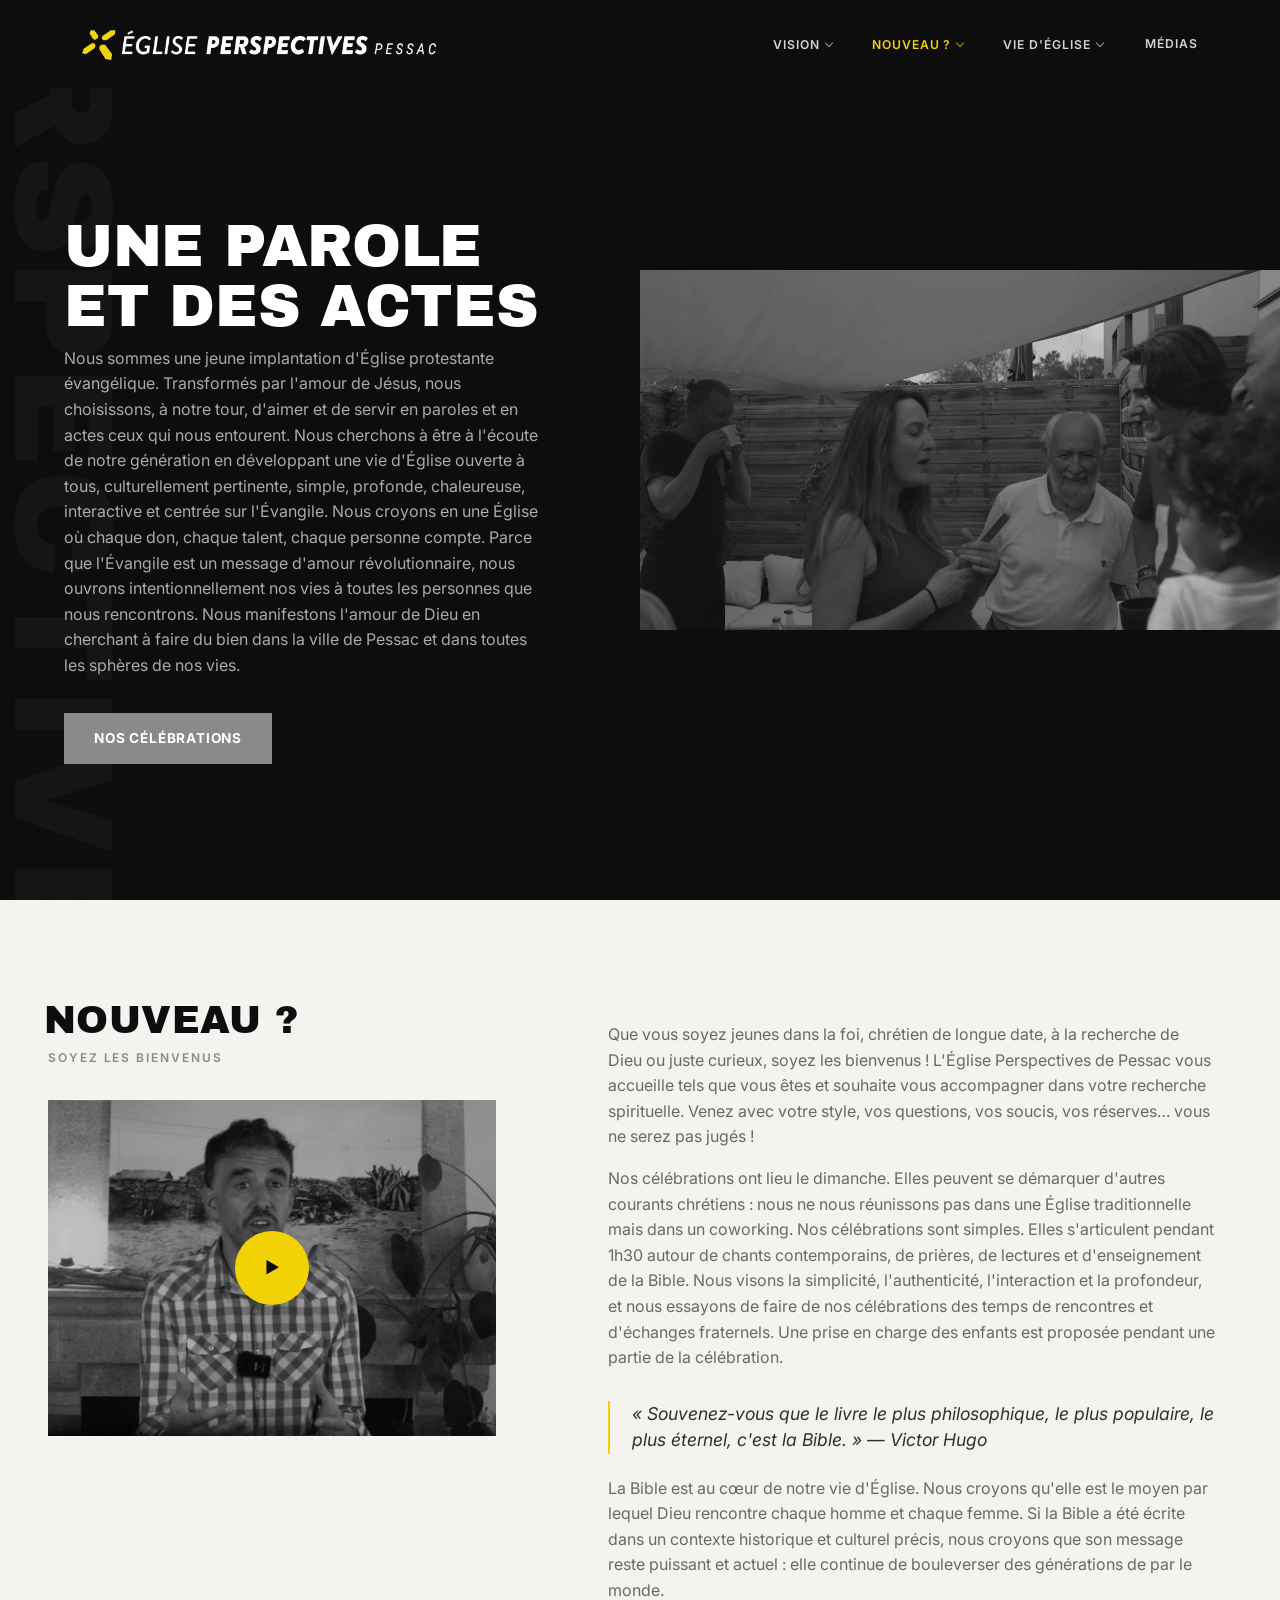
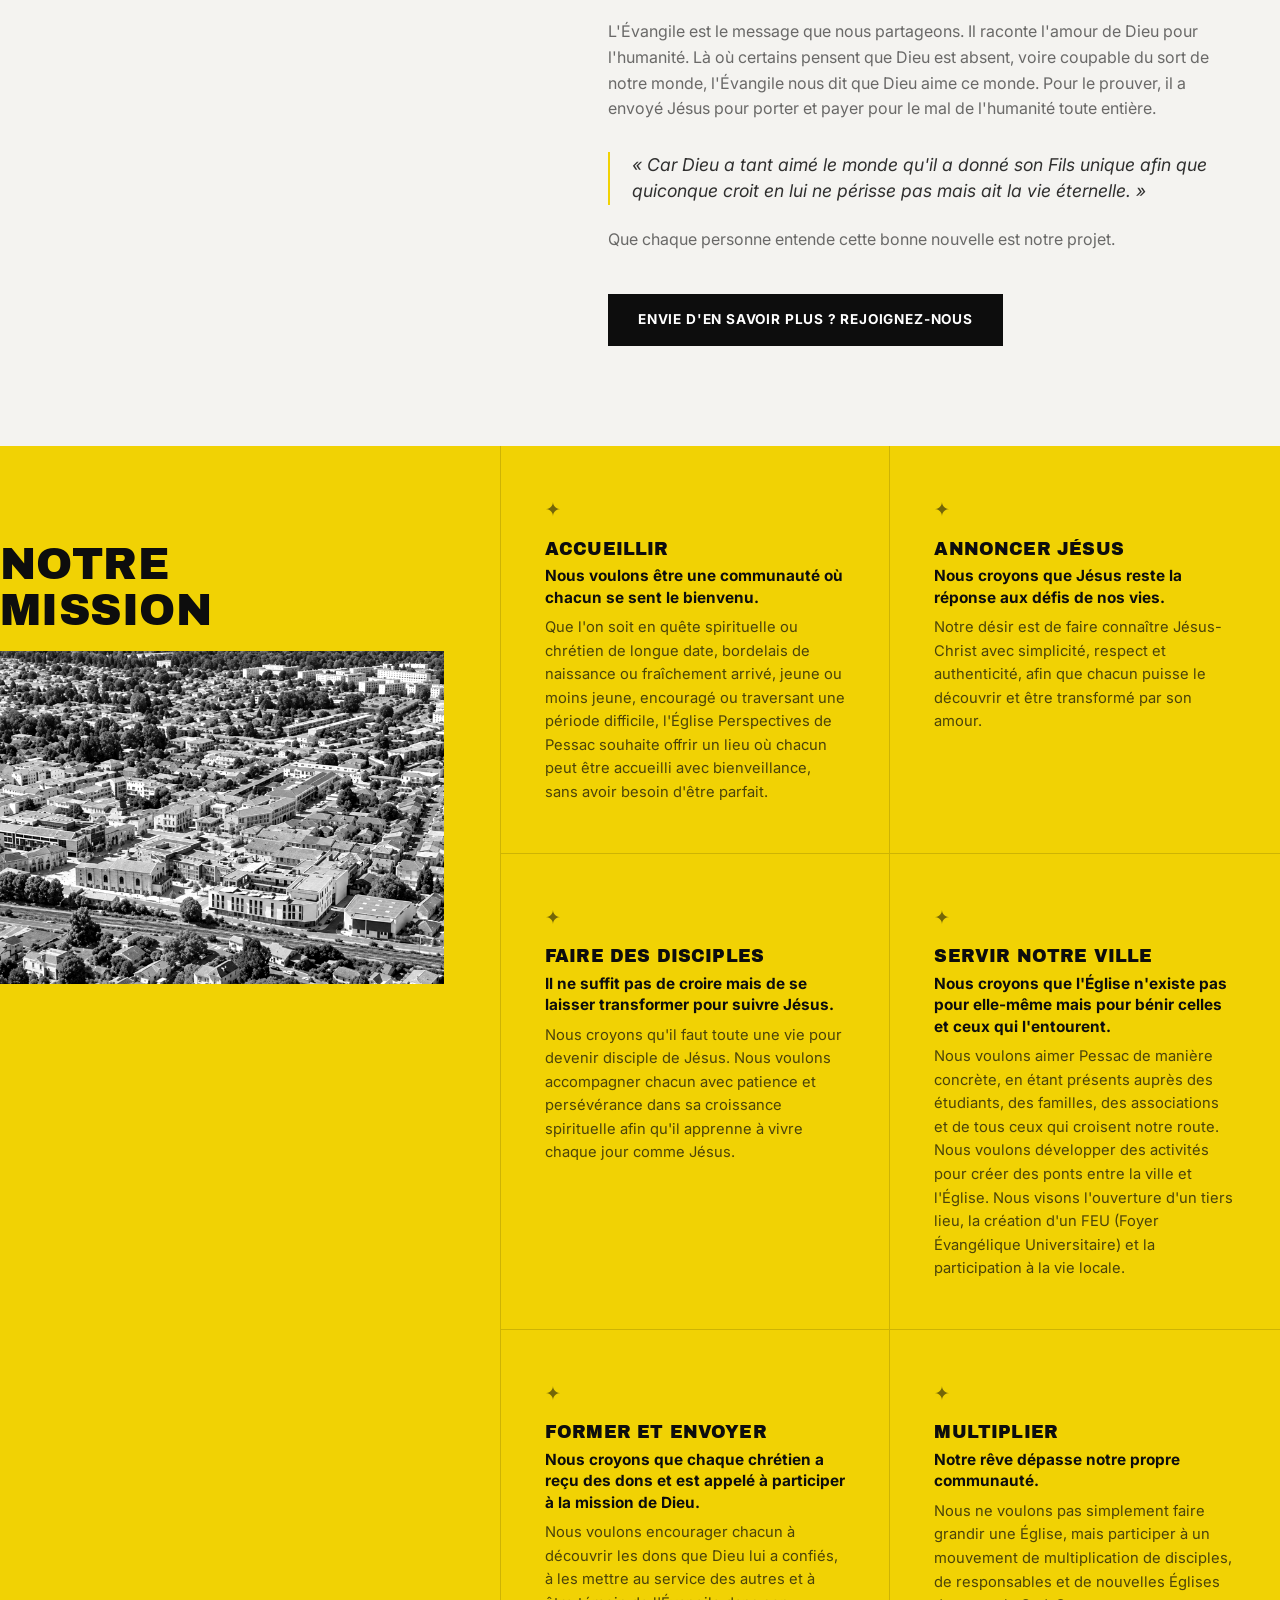
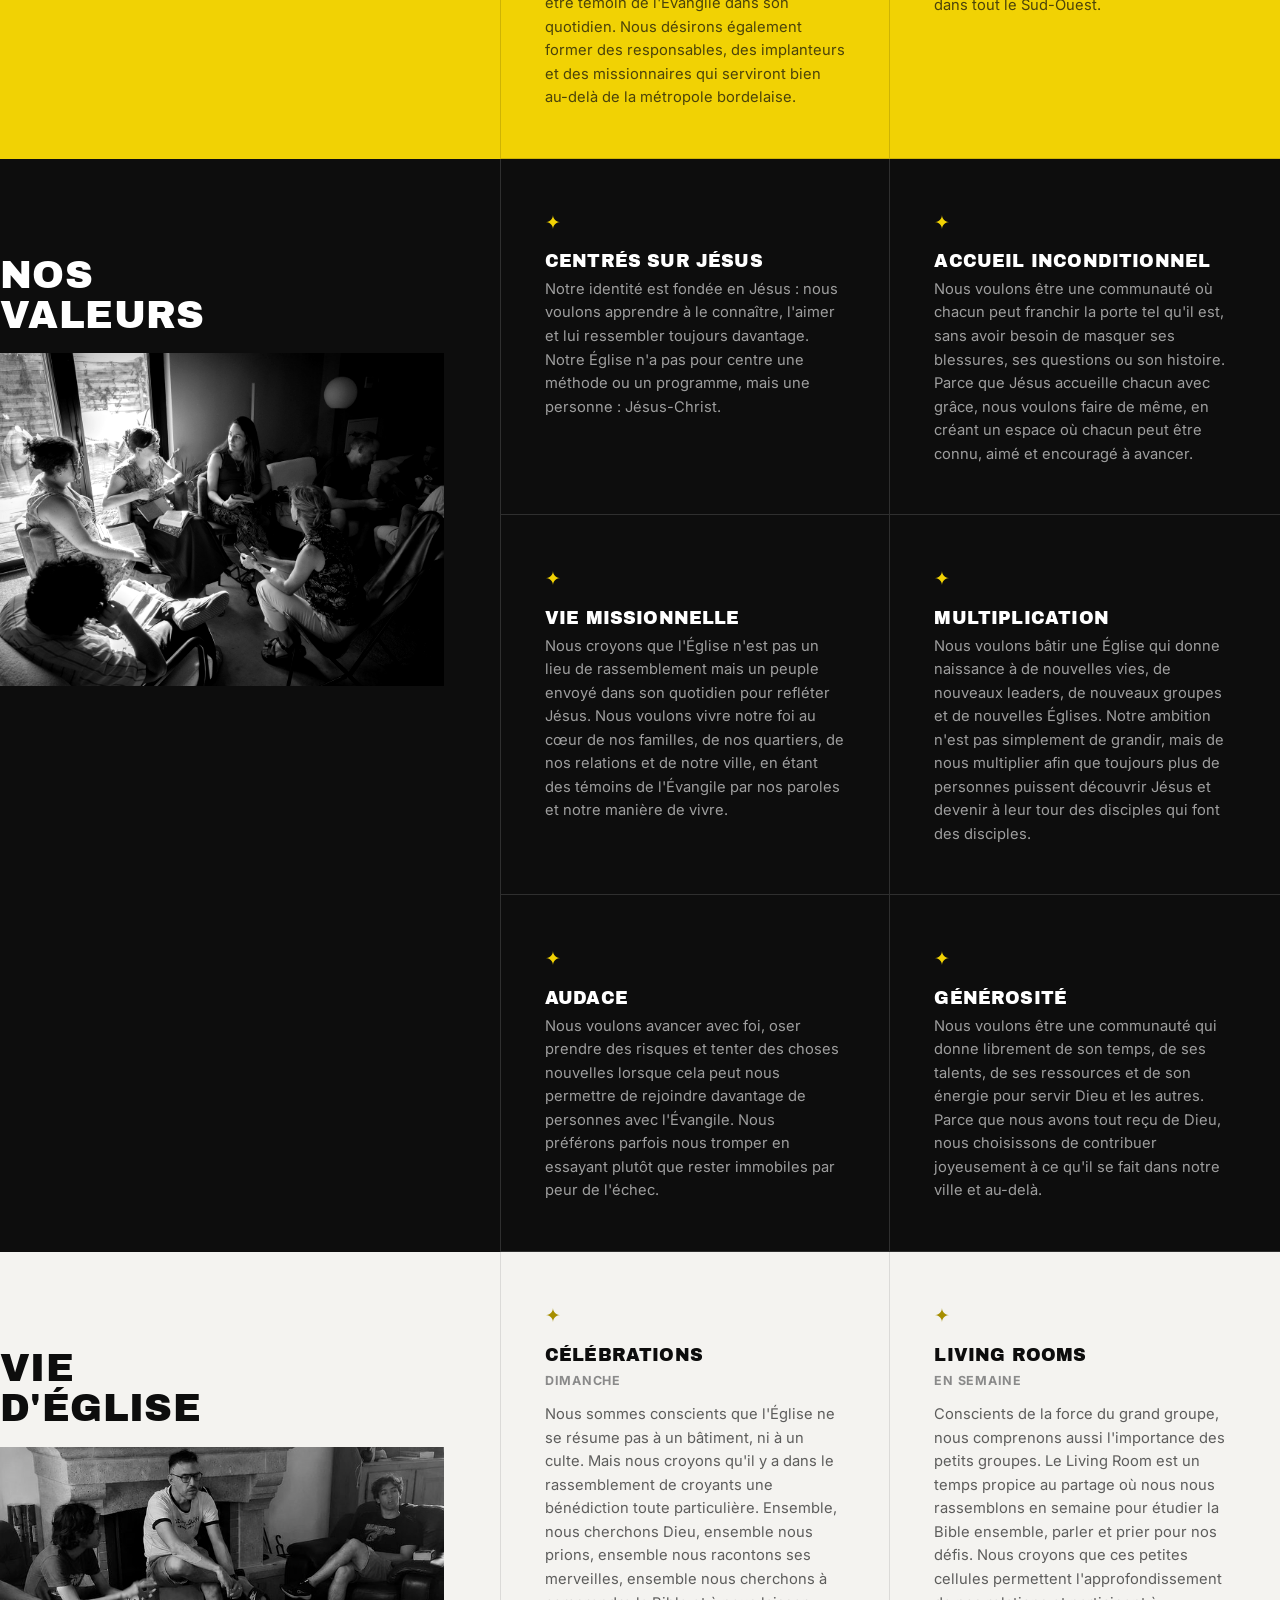
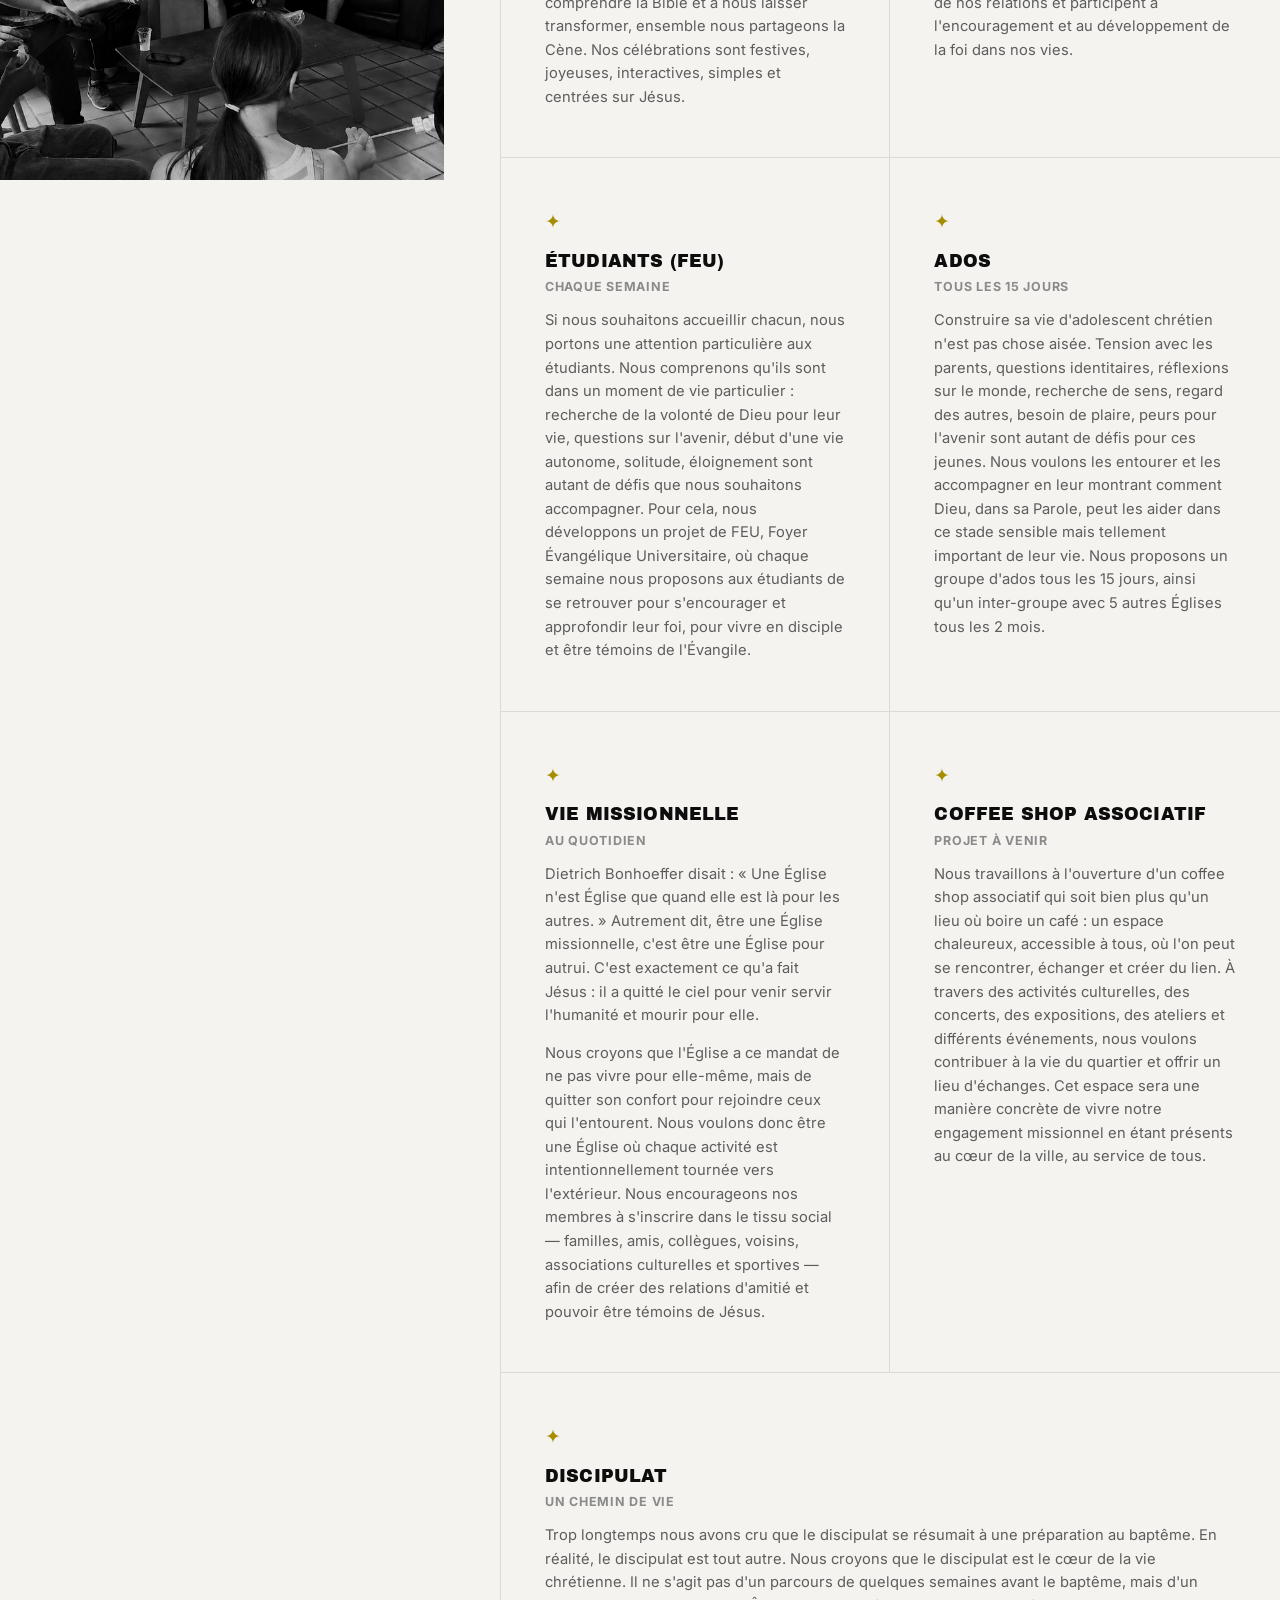
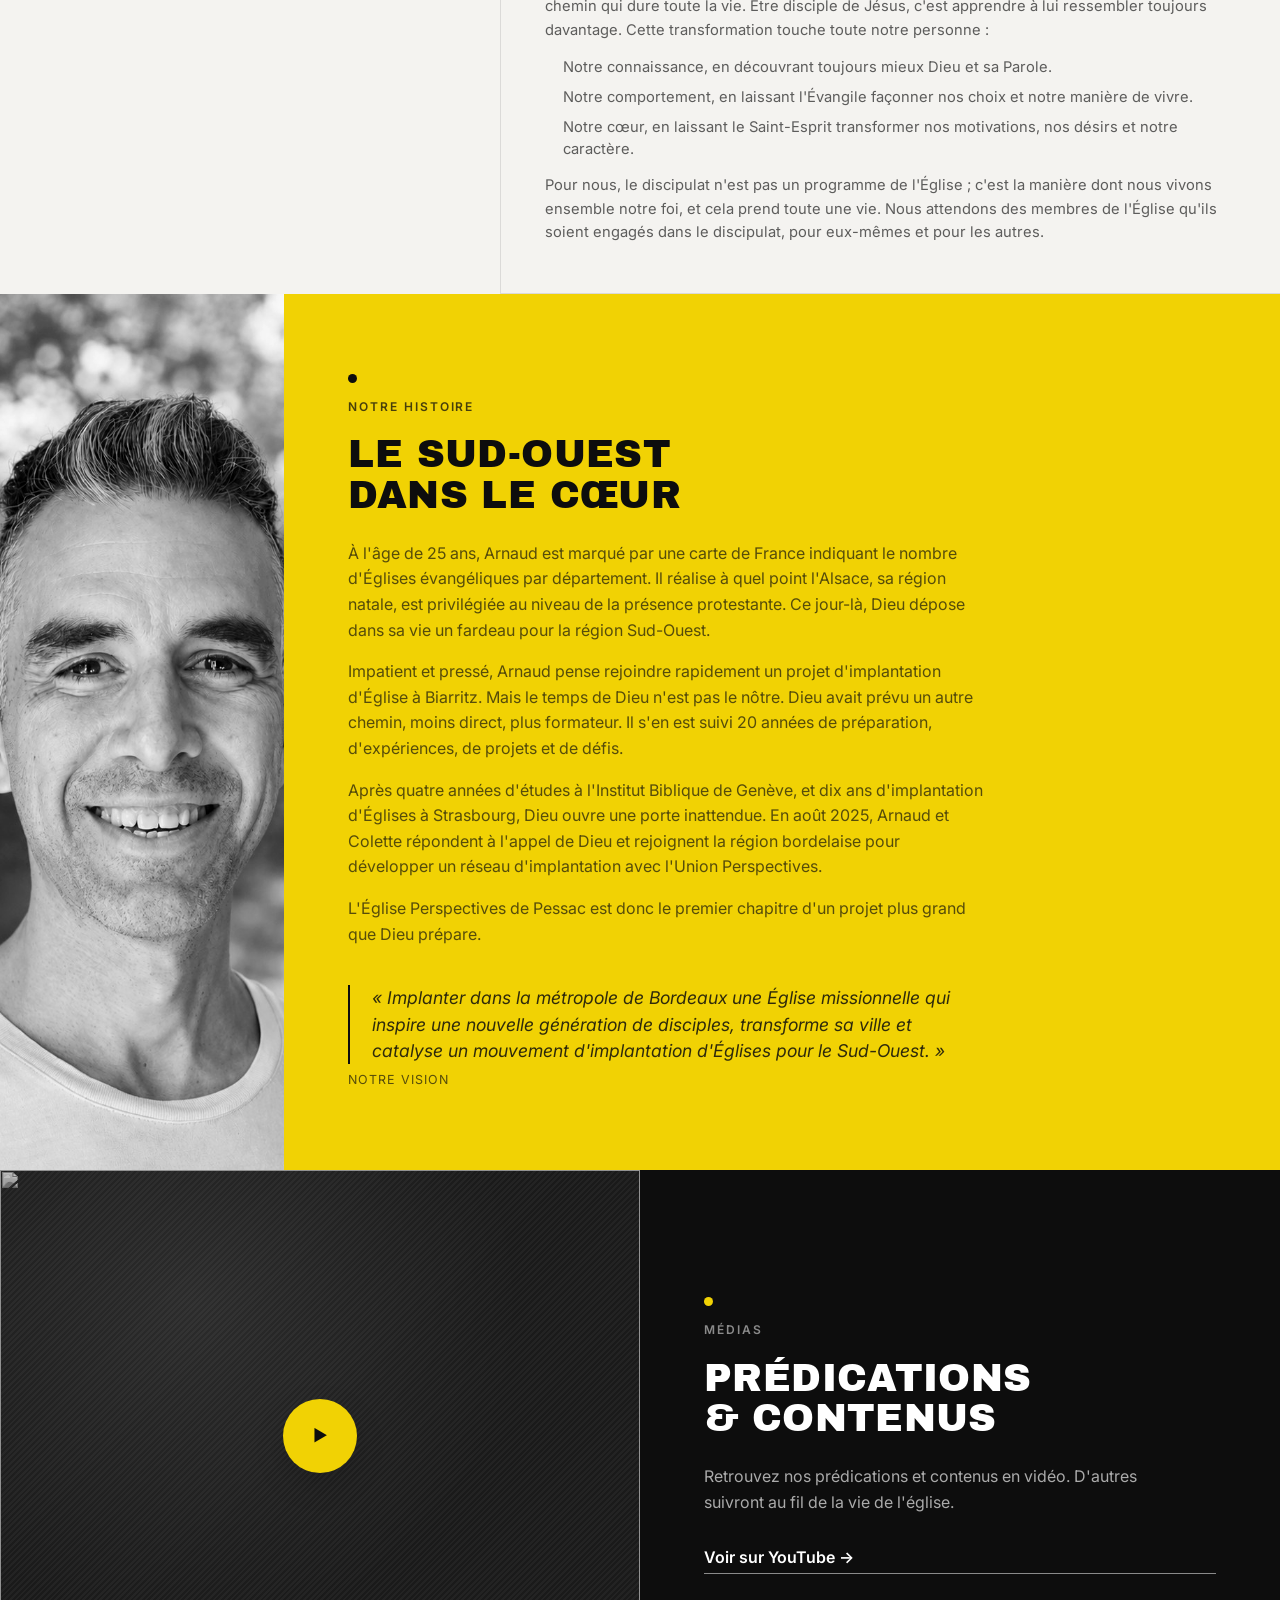
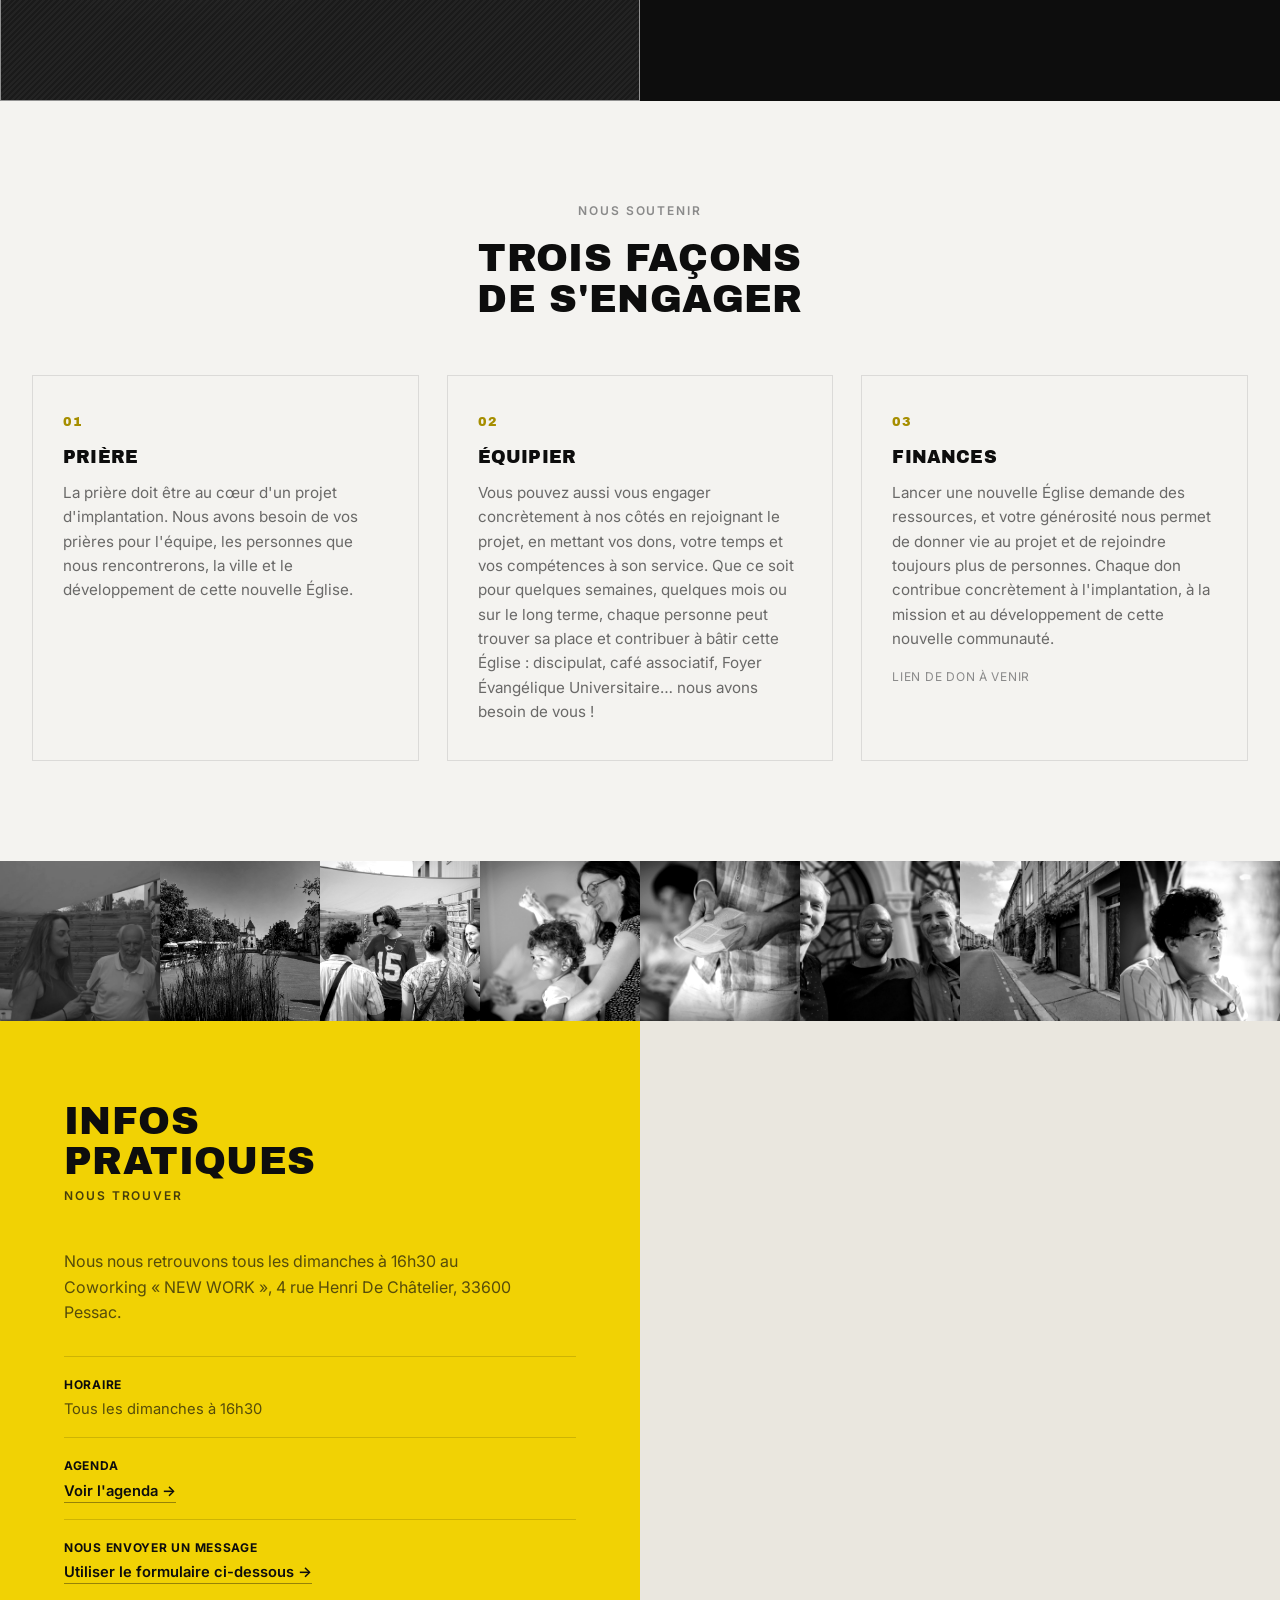
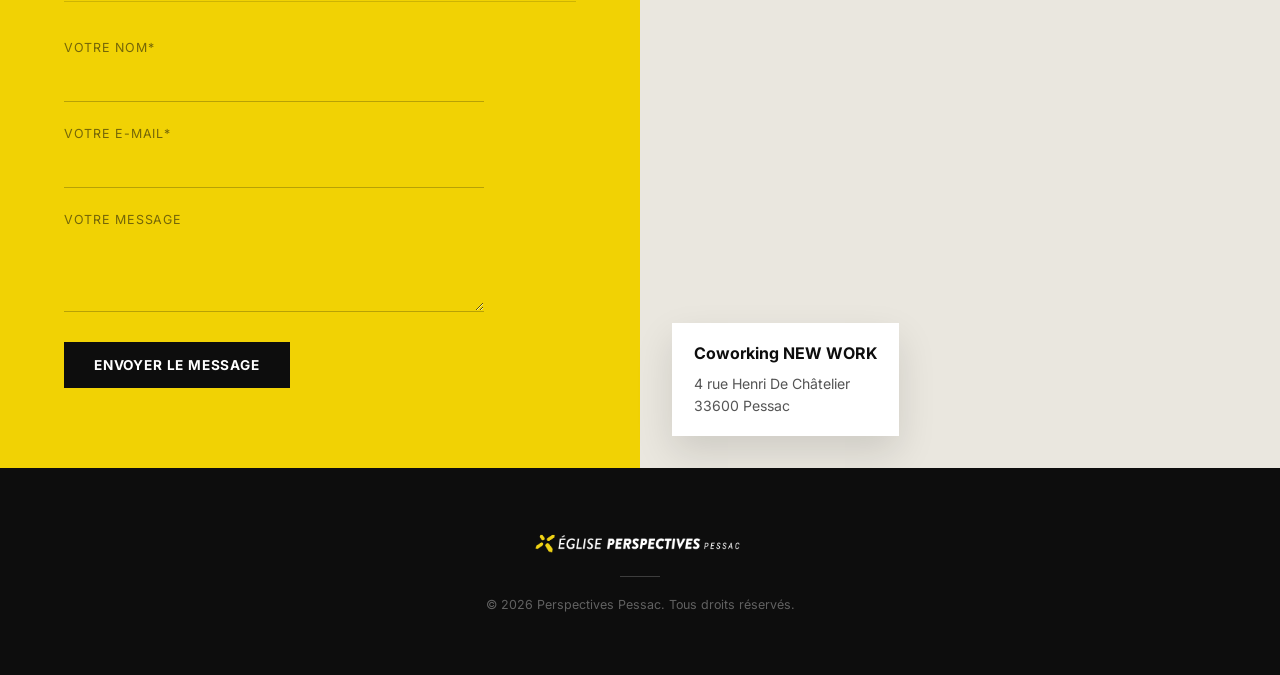
==== index.html @ ae901ca2 "Add files via upload Import du site" ====
<!DOCTYPE html>
<html lang="fr">
<head>
<meta charset="UTF-8">
<meta name="viewport" content="width=device-width, initial-scale=1.0">
<title>Perspectives Pessac — Une Parole et des actes</title>
<meta name="description" content="Église Perspectives de Pessac : notre histoire, la vie d'église, infos pratiques et contact.">
<link rel="preconnect" href="https://fonts.googleapis.com">
<link rel="preconnect" href="https://fonts.gstatic.com" crossorigin>
<link href="https://fonts.googleapis.com/css2?family=Archivo+Black&family=Inter:wght@300;400;500;600;700&display=swap" rel="stylesheet">
<link rel="stylesheet" href="css/style-v43.css">
</head>
<body>

<header class="site-header">
  <div class="header-inner">
    <img src="images/logo-perspectives-pessac.png" alt="Église Perspectives Pessac" class="header-logo" id="headerLogo">
    <nav class="top-nav">
      <div class="nav-item">
        <button class="nav-trigger" aria-expanded="false">Vision</button>
        <div class="dropdown">
          <a href="#histoire">Notre Histoire</a>
          <a href="#vision">Vision</a>
          <a href="#mission">Mission</a>
          <a href="#valeurs">Valeurs</a>
        </div>
      </div>
      <div class="nav-item">
        <button class="nav-trigger" aria-expanded="false">Nouveau&nbsp;?</button>
        <div class="dropdown">
          <a href="#nouveau">Présentation</a>
          <a href="#adresse">Adresse</a>
          <a href="#plan">Plan</a>
          <a href="#contact-form">Nous contacter</a>
        </div>
      </div>
      <div class="nav-item">
        <button class="nav-trigger" aria-expanded="false">Vie d'église</button>
        <div class="dropdown">
          <a href="#celebration">Célébration</a>
          <a href="#living-room">Living Room</a>
          <a href="#etudiants">Étudiants</a>
          <a href="#ados">Adolescents</a>
          <a href="#vie-missionnelle">Vie missionnelle</a>
          <a href="#coffee-shop">Coffee Shop</a>
          <a href="#discipulat">Discipulat</a>
        </div>
      </div>
      <a href="#medias" class="nav-single">Médias</a>
    </nav>
    <button class="menu-toggle" id="menuToggle" aria-label="Ouvrir le menu">
      <span class="bar"></span>
      <span class="bar"></span>
      <span class="bar"></span>
    </button>
  </div>
</header>

<nav class="overlay-nav" id="overlayNav">
  <button class="overlay-close" id="overlayClose" aria-label="Fermer le menu">✕</button>
  <div class="overlay-groups">
    <div class="overlay-group">
      <p class="overlay-group-title">Vision</p>
      <ul class="overlay-links">
        <li><a href="#histoire">Notre Histoire</a></li>
        <li><a href="#vision">Vision</a></li>
        <li><a href="#mission">Mission</a></li>
        <li><a href="#valeurs">Valeurs</a></li>
      </ul>
    </div>
    <div class="overlay-group">
      <p class="overlay-group-title">Nouveau&nbsp;?</p>
      <ul class="overlay-links">
        <li><a href="#nouveau">Présentation</a></li>
        <li><a href="#adresse">Adresse</a></li>
        <li><a href="#plan">Plan</a></li>
        <li><a href="#contact-form">Nous contacter</a></li>
      </ul>
    </div>
    <div class="overlay-group">
      <p class="overlay-group-title">Vie d'église</p>
      <ul class="overlay-links">
        <li><a href="#celebration">Célébration</a></li>
        <li><a href="#living-room">Living Room</a></li>
        <li><a href="#etudiants">Étudiants</a></li>
        <li><a href="#ados">Adolescents</a></li>
        <li><a href="#vie-missionnelle">Vie missionnelle</a></li>
        <li><a href="#coffee-shop">Coffee Shop</a></li>
        <li><a href="#discipulat">Discipulat</a></li>
      </ul>
    </div>
    <div class="overlay-group">
      <ul class="overlay-links">
        <li><a href="#medias">Médias</a></li>
      </ul>
    </div>
  </div>
  <div class="overlay-meta">
    <p>4 rue Henri De Châtelier, 33600 Pessac</p>
  </div>
</nav>

<div class="site-frame">
<main>

  <!-- HERO -->
  <section class="hero" id="accueil">
    <div class="hero-left">
      <div class="hero-left-inner">
        <span class="watermark" aria-hidden="true">PERSPECTIVES</span>
        <div class="hero-content reveal">
          <h1 id="heroTitre">UNE PAROLE<br>ET DES ACTES</h1>
          <p id="heroTexte">Nous sommes une jeune implantation d'Église protestante évangélique.</p>
          <a href="#vie-eglise" class="btn-block" id="heroBouton">Nos célébrations</a>
        </div>
      </div>
    </div>
    <div class="hero-right" aria-hidden="true">
      <video class="hero-photo" id="heroVideo" autoplay muted loop playsinline poster="images/hero-video-poster.jpg">
        <source data-type="webm" src="images/hero-video.webm" type="video/webm">
        <source data-type="mp4" src="images/hero-video.mp4" type="video/mp4">
      </video>
    </div>
  </section>

  <!-- NOUVEAU ? -->
  <section class="prose-split theme-white" id="nouveau">
    <div class="prose-media reveal">
      <div class="prose-media-head">
        <h2 id="nouveauTitre">NOUVEAU&nbsp;?</h2>
        <p class="eyebrow prose-media-sub" id="nouveauEyebrow">Soyez les bienvenus</p>
      </div>
      <div class="prose-video" id="introVideoFrame">
        <img src="images/nouveau-video-poster.jpg" alt="" class="intro-video-poster" id="introVideoPoster">
        <span class="play-btn" aria-hidden="true" id="introVideoPlayBtn">▶</span>
        <video class="intro-video" id="introVideo" playsinline controls preload="none" poster="images/nouveau-video-poster.jpg">
          <source src="images/nouveau-video.mp4" type="video/mp4">
        </video>
      </div>
    </div>
    <div class="prose-inner reveal">
      <div id="nouveauTexte"></div>
      <a href="#contact" class="btn-block" id="nouveauBouton">Envie d'en savoir plus&nbsp;? Rejoignez-nous</a>
    </div>
  </section>

  <!-- MISSION -->
  <section class="activities theme-yellow" id="mission">
    <div class="activities-head reveal">
      <h2 class="h2-xl" id="missionTitre">NOTRE<br>MISSION</h2>
      <div class="activities-photo">
        <img src="images/mission-aerial.jpg" alt="" loading="lazy" id="missionPhoto">
      </div>
    </div>
    <div class="activities-grid reveal" id="missionGrid"></div>
  </section>

  <!-- VALEURS -->
  <section class="activities" id="valeurs">
    <div class="activities-head reveal">
      <h2 id="valeursTitre">NOS<br>VALEURS</h2>
      <div class="activities-photo">
        <img src="images/nouveau-photo.jpg" alt="" loading="lazy" id="valeursPhoto">
      </div>
    </div>
    <div class="activities-grid reveal" id="valeursGrid"></div>
  </section>

  <!-- VIE D'ÉGLISE -->
  <section class="activities theme-white" id="vie-eglise">
    <div class="activities-head reveal">
      <h2 id="vieEgliseTitre">VIE<br>D'ÉGLISE</h2>
      <div class="activities-photo">
        <img src="images/vie-eglise-photo.jpg" alt="" loading="lazy" id="vieEglisePhoto">
      </div>
    </div>
    <div class="activities-grid reveal" id="vieEgliseGrid"></div>
  </section>

  <!-- NOTRE HISTOIRE -->
  <section class="split-section split-third" id="histoire">
    <div class="photo-panel light reveal" aria-hidden="true">
      <img src="images/arnaud-portrait.jpg" alt="" class="panel-photo" id="histoirePhoto">
    </div>
    <div class="dark-panel theme-yellow reveal">
      <span class="eyebrow-dot"></span>
      <p class="eyebrow" id="histoireEyebrow">Notre histoire</p>
      <h2 id="histoireTitre">LE SUD-OUEST<br>DANS LE CŒUR</h2>
      <div id="histoireTexte"></div>
      <div id="vision">
        <blockquote class="pull-quote" id="histoireVisionCitation">« Implanter dans la métropole de Bordeaux une Église missionnelle qui inspire une nouvelle génération de disciples. »</blockquote>
        <p class="panel-text-small" id="histoireVisionLabel">Notre vision</p>
      </div>
    </div>
  </section>

  <!-- MÉDIAS -->
  <section class="split-section split-compact" id="medias">
    <a class="photo-panel media-visual media-link reveal medias-lien" href="https://www.youtube.com/watch?v=gjEAXjd1Two&list=RDgjEAXjd1Two&index=1" target="_blank" rel="noopener" aria-label="Regarder sur YouTube">
      <span class="media-frame">
        <img src="https://img.youtube.com/vi/gjEAXjd1Two/hqdefault.jpg" alt="" class="media-thumb" id="mediasVignette">
        <span class="play-btn" aria-hidden="true">▶</span>
      </span>
    </a>
    <div class="dark-panel reveal">
      <span class="eyebrow-dot"></span>
      <p class="eyebrow" id="mediasEyebrow">Médias</p>
      <h2 id="mediasTitre">PRÉDICATIONS<br>&amp; CONTENUS</h2>
      <p class="panel-text" id="mediasTexte">Retrouvez nos prédications et contenus en vidéo.</p>
      <a href="https://www.youtube.com/watch?v=gjEAXjd1Two&list=RDgjEAXjd1Two&index=1" target="_blank" rel="noopener" class="link-inline medias-lien" id="mediasLienTexte">Voir sur YouTube →</a>
    </div>
  </section>

  <!-- NOUS SOUTENIR -->
  <section class="support theme-white" id="soutenir">
    <div class="support-head reveal">
      <p class="eyebrow" id="soutenirEyebrow">Nous soutenir</p>
      <h2 id="soutenirTitre">TROIS FAÇONS<br>DE S'ENGAGER</h2>
    </div>
    <div class="support-grid reveal" id="soutenirGrid"></div>
  </section>

  <!-- BANDEAU PHOTO -->
  <div class="photo-strip reveal" id="photoStrip" aria-hidden="true">
    <div class="photo-strip-item"><img src="images/strip-people-1.jpg" alt="" loading="lazy"></div>
    <div class="photo-strip-item"><img src="images/strip-rue-1.jpg" alt="" loading="lazy"></div>
    <div class="photo-strip-item"><img src="images/strip-people-2.jpg" alt="" loading="lazy"></div>
    <div class="photo-strip-item"><img src="images/strip-people-5.jpg" alt="" loading="lazy"></div>
    <div class="photo-strip-item"><img src="images/strip-people-3.jpg" alt="" loading="lazy"></div>
    <div class="photo-strip-item"><img src="images/strip-people-4.jpg" alt="" loading="lazy"></div>
    <div class="photo-strip-item"><img src="images/strip-rue-2.jpg" alt="" loading="lazy"></div>
    <div class="photo-strip-item"><img src="images/strip-people-6.jpg" alt="" loading="lazy"></div>
  </div>

  <!-- CONTACT / INFOS -->
  <section class="split-section contact-section" id="contact">
    <div class="dark-panel theme-yellow reveal">
      <h2 id="contactTitre">INFOS<br>PRATIQUES</h2>
      <p class="eyebrow contact-sub" id="contactEyebrow">Nous trouver</p>
      <p class="panel-text" id="adresse">Nous nous retrouvons tous les dimanches à 16h30 au Coworking «&nbsp;NEW WORK&nbsp;», 4 rue Henri De Châtelier, 33600 Pessac.</p>
      <ul class="contact-list">
        <li><strong>Horaire</strong><br><span id="contactHoraire">Tous les dimanches à 16h30</span></li>
        <li><strong>Agenda</strong><br><a href="#" target="_blank" rel="noopener" class="link-inline" id="contactAgendaLien">Voir l'agenda →</a></li>
        <li><strong>Nous envoyer un message</strong><br><a href="#contact-form" class="link-inline">Utiliser le formulaire ci-dessous →</a></li>
      </ul>
      <form class="contact-form" name="contact" method="POST" data-netlify="true" id="contact-form">
        <input type="hidden" name="form-name" value="contact">
        <label>
          <span>Votre nom*</span>
          <input type="text" name="nom" required>
        </label>
        <label>
          <span>Votre e-mail*</span>
          <input type="email" name="email" required>
        </label>
        <label>
          <span>Votre message</span>
          <textarea name="message" rows="3" required></textarea>
        </label>
        <button type="submit" class="btn-block">Envoyer le message</button>
      </form>
    </div>
    <div class="map-panel reveal" id="plan">
      <iframe class="map-embed" src="https://www.google.com/maps?q=Coworking+NEW+WORK,+4+rue+Henri+De+Ch%C3%A2telier,+33600+Pessac&output=embed" width="100%" height="100%" style="border:0;" loading="lazy" referrerpolicy="no-referrer-when-downgrade" title="Carte — Perspectives Pessac"></iframe>
      <div class="map-card">
        <p class="map-card-name" id="mapCardName">Coworking NEW WORK</p>
        <p id="mapCardAdresse">4 rue Henri De Châtelier<br>33600 Pessac</p>
      </div>
    </div>
  </section>

</main>

<footer class="site-footer">
  <div class="container footer-inner">
    <a href="#accueil" class="footer-logo-link">
      <img src="images/PSP-Pessac-H2_BlancJaune.png" alt="Église Perspectives Pessac" class="footer-logo" id="footerLogo">
    </a>
    <span class="footer-rule" aria-hidden="true"></span>
    <p class="footer-copy" id="footerCopy">© 2026 Perspectives Pessac. Tous droits réservés.</p>
  </div>
</footer>
</div>

<script src="js/content-loader.js"></script>
<script src="js/main-v43.js"></script>

<!-- Nécessaire pour que le lien d'invitation reçu par e-mail par le client
     (qui pointe vers la page d'accueil) fonctionne et le redirige vers
     l'espace d'administration après avoir choisi son mot de passe. -->
<script src="https://identity.netlify.com/v1/netlify-identity-widget.js"></script>
<script>
  if (window.netlifyIdentity) {
    window.netlifyIdentity.on('init', (user) => {
      if (!user) {
        window.netlifyIdentity.on('login', () => {
          document.location.href = '/admin/';
        });
      }
    });
  }
</script>
</body>
</html>
---- css/style-v43.css ----
/* ---------- Reset & variables ---------- */
*, *::before, *::after { box-sizing: border-box; margin: 0; padding: 0; }

:root {
  --black: #0d0d0d;
  --off: #f4f3f0;
  --white: #ffffff;
  --gray: #8a8a8a;
  --yellow: #f1d204;
  --line-dark: rgba(255,255,255,0.14);
  --line-light: rgba(0,0,0,0.1);
  --container: 1280px;
  --site-width: 1800px;
  --display: 'Archivo Black', 'Impact', sans-serif;
  --body: 'Inter', -apple-system, BlinkMacSystemFont, 'Segoe UI', sans-serif;
}

html { scroll-behavior: smooth; }
[id] { scroll-margin-top: 118px; }

body {
  font-family: var(--body);
  background: var(--off);
  color: var(--black);
  line-height: 1.6;
  -webkit-font-smoothing: antialiased;
  overflow-x: hidden;
}

img { max-width: 100%; display: block; }
a { color: inherit; text-decoration: none; }
ul { list-style: none; }
button { font-family: var(--body); cursor: pointer; background: none; border: none; color: inherit; }

.container { max-width: var(--container); margin: 0 auto; padding: 0 32px; }

h1, h2, h3 {
  font-family: var(--display);
  font-weight: 400;
  text-transform: uppercase;
  line-height: 1.05;
  letter-spacing: 0.01em;
}

h1 { font-size: clamp(2.3rem, 4.6vw, 3.8rem); letter-spacing: -0.005em; line-height: 1.02; }
h2 { font-size: clamp(1.7rem, 3vw, 2.4rem); }
h3 { font-size: 1.1rem; }

.eyebrow {
  text-transform: uppercase;
  letter-spacing: 0.16em;
  font-size: 0.75rem;
  font-weight: 600;
  color: var(--gray);
  margin-bottom: 18px;
}
.eyebrow-dot {
  display: inline-block;
  width: 9px; height: 9px;
  background: var(--yellow);
  border-radius: 50%;
  margin-bottom: 14px;
}

.panel-text { color: rgba(255,255,255,0.65); max-width: 460px; margin: 22px 0 30px; }
.panel-text.wide { max-width: 640px; }
.panel-text.wide + .panel-text.wide { margin-top: -14px; }
.panel-text-small {
  font-size: 0.78rem;
  letter-spacing: 0.08em;
  text-transform: uppercase;
  color: var(--gray);
  margin-top: -14px;
}
.pull-quote {
  border-left: 2px solid var(--yellow);
  padding-left: 22px;
  margin: 8px 0 20px;
  max-width: 620px;
  font-size: 1.1rem;
  font-style: italic;
  color: rgba(255,255,255,0.85);
  line-height: 1.5;
}
.link-inline {
  color: var(--white);
  border-bottom: 1px solid var(--gray);
  padding-bottom: 2px;
  font-weight: 600;
}

/* ---------- Buttons ---------- */
.btn-block {
  display: inline-flex;
  align-items: center;
  justify-content: center;
  padding: 15px 30px;
  background: var(--gray);
  color: var(--white);
  font-size: 0.85rem;
  font-weight: 700;
  letter-spacing: 0.06em;
  text-transform: uppercase;
  transition: background 0.25s ease;
}
.btn-block:hover { background: var(--yellow); color: var(--black); }

.btn-outline-light {
  display: inline-flex;
  align-items: center;
  gap: 10px;
  color: var(--white);
  font-size: 0.85rem;
  font-weight: 700;
  letter-spacing: 0.06em;
  text-transform: uppercase;
  border-bottom: 1px solid var(--gray);
  padding-bottom: 4px;
  transition: border-color 0.2s ease;
}
.btn-outline-light:hover { border-color: var(--white); }

/* ---------- Header ---------- */
.site-header {
  position: fixed;
  top: 0; left: 50%;
  transform: translateX(-50%);
  width: 100%;
  max-width: var(--site-width);
  z-index: 70;
  background: var(--black);
}
.site-frame {
  max-width: var(--site-width);
  margin: 0 auto;
  position: relative;
  z-index: 0;
}

/* ---------- Bleed side gutters to match each rubrique's background ---------- */
.hero > *:first-child, .split-section > *:first-child { position: relative; }
.hero > *:first-child::before, .split-section > *:first-child::before {
  content: '';
  position: absolute;
  top: 0; bottom: 0;
  right: 100%;
  width: 100vw;
  background: inherit;
  z-index: -1;
}
.hero > *:last-child, .split-section > *:last-child { position: relative; }
.hero > *:last-child::after, .split-section > *:last-child::after {
  content: '';
  position: absolute;
  top: 0; bottom: 0;
  left: 100%;
  width: 100vw;
  background: inherit;
  z-index: -1;
}
.activities, .prose-split, .support, .photo-strip, .site-footer {
  position: relative;
}
.activities::before, .prose-split::before, .support::before,
.photo-strip::before, .site-footer::before, .site-header::before {
  content: '';
  position: absolute;
  top: 0; bottom: 0;
  right: 100%;
  width: 100vw;
  background: inherit;
  z-index: -1;
}
.activities::after, .prose-split::after, .support::after,
.photo-strip::after, .site-footer::after, .site-header::after {
  content: '';
  position: absolute;
  top: 0; bottom: 0;
  left: 100%;
  width: 100vw;
  background: inherit;
  z-index: -1;
}
.header-inner {
  display: flex;
  align-items: center;
  justify-content: space-between;
  gap: 28px;
  padding: 18px 64px;
}
.logo-link { display: inline-flex; align-items: center; flex-shrink: 0; }
.logo-img { height: 24px; width: auto; display: block; }
.logo {
  font-family: var(--display);
  font-size: 1.1rem;
  letter-spacing: 0.02em;
  color: var(--white);
  text-transform: uppercase;
}
.logo span { color: var(--yellow); }

.top-nav {
  display: flex;
  align-items: center;
  gap: 8px;
  margin-left: auto;
}
.top-nav a {
  color: var(--white);
  font-size: 0.76rem;
  font-weight: 600;
  letter-spacing: 0.08em;
  text-transform: uppercase;
  opacity: 0.82;
  transition: opacity 0.2s ease, color 0.2s ease;
  white-space: nowrap;
}
.top-nav a:hover { opacity: 1; color: var(--yellow); }
.top-nav a.active { opacity: 1; color: var(--yellow); }

/* ---------- Dropdown menus ---------- */
.nav-item {
  position: relative;
  padding: 12px 18px;
  margin: -12px -2px;
}
.nav-trigger {
  display: inline-flex;
  align-items: center;
  gap: 6px;
  color: var(--white);
  font-size: 0.76rem;
  font-weight: 600;
  letter-spacing: 0.08em;
  text-transform: uppercase;
  opacity: 0.82;
  transition: opacity 0.2s ease, color 0.2s ease;
  white-space: nowrap;
}
.nav-trigger::after {
  content: '';
  width: 6px; height: 6px;
  border-right: 1.5px solid currentColor;
  border-bottom: 1.5px solid currentColor;
  transform: rotate(45deg);
  margin-top: -3px;
  opacity: 0.7;
  transition: transform 0.2s ease;
}
.nav-trigger:hover,
.nav-item.open .nav-trigger,
.nav-trigger.active { opacity: 1; color: var(--yellow); }
.nav-item.open .nav-trigger::after { transform: rotate(225deg); margin-top: 3px; }

.nav-single {
  color: var(--white);
  font-size: 0.76rem;
  font-weight: 600;
  letter-spacing: 0.08em;
  text-transform: uppercase;
  opacity: 0.82;
  padding: 12px 18px;
  transition: opacity 0.2s ease, color 0.2s ease;
  white-space: nowrap;
}
.nav-single:hover, .nav-single.active { opacity: 1; color: var(--yellow); }

.dropdown {
  position: absolute;
  top: 100%;
  left: 50%;
  transform: translateX(-50%) translateY(4px);
  background: rgba(13,13,13,0.97);
  backdrop-filter: blur(10px);
  border: 1px solid var(--line-dark);
  padding: 10px 0;
  min-width: 200px;
  opacity: 0;
  pointer-events: none;
  transition: opacity 0.18s ease, transform 0.18s ease;
  z-index: 80;
}
.nav-item:hover .dropdown,
.nav-item:focus-within .dropdown,
.nav-item.open .dropdown {
  opacity: 1;
  pointer-events: auto;
  transform: translateX(-50%) translateY(0);
}
.dropdown a {
  display: block;
  padding: 10px 22px;
  color: rgba(255,255,255,0.72);
  font-size: 0.78rem;
  font-weight: 500;
  letter-spacing: 0.02em;
  text-transform: none;
  white-space: nowrap;
  transition: color 0.15s ease, background 0.15s ease;
}
.dropdown a:hover { color: var(--yellow); background: rgba(255,255,255,0.04); }
.dropdown a.active { color: var(--yellow); }

.menu-toggle {
  width: 40px; height: 40px;
  border: 1px solid rgba(255,255,255,0.5);
  border-radius: 50%;
  display: none;
  align-items: center;
  justify-content: center;
  flex-direction: column;
  gap: 4px;
  flex-shrink: 0;
  transition: border-color 0.2s ease;
}
.menu-toggle:hover { border-color: var(--yellow); }
.menu-toggle .bar {
  width: 16px;
  height: 2px;
  background: var(--white);
  border-radius: 1px;
}
.header-logo { height: 52px; width: auto; flex-shrink: 0; }

@media (max-width: 1080px) {
  .top-nav { display: none; }
  .menu-toggle { display: flex; }
}

/* ---------- Overlay nav ---------- */
.overlay-nav {
  position: fixed;
  inset: 0;
  background: var(--black);
  color: var(--white);
  z-index: 90;
  display: flex;
  flex-direction: column;
  justify-content: flex-start;
  overflow-y: auto;
  padding: 96px 40px 40px;
  transform: translateY(-100%);
  transition: transform 0.5s cubic-bezier(.77,0,.18,1);
}
.overlay-nav.open { transform: translateY(0); }
.overlay-close {
  position: fixed;
  top: 28px; right: 32px;
  font-size: 1.3rem;
  color: var(--white);
  z-index: 91;
}
.overlay-groups {
  max-width: var(--container);
  margin: 0 auto;
  width: 100%;
}
.overlay-group { margin-bottom: 34px; }
.overlay-group-title {
  font-size: 0.78rem;
  font-weight: 700;
  letter-spacing: 0.16em;
  text-transform: uppercase;
  color: var(--yellow);
  margin-bottom: 4px;
}
.overlay-links {
  width: 100%;
}
.overlay-links li { border-bottom: 1px solid var(--line-dark); }
.overlay-links li:last-child { border-bottom: none; }
.overlay-links a {
  display: block;
  font-family: var(--display);
  font-size: clamp(1.4rem, 5vw, 2.1rem);
  text-transform: uppercase;
  padding: 12px 0;
  transition: opacity 0.2s ease, padding-left 0.2s ease;
  opacity: 0.85;
}
.overlay-links a:hover { opacity: 1; padding-left: 16px; color: var(--yellow); }
.overlay-links a.active { opacity: 1; color: var(--yellow); }
.overlay-meta {
  max-width: var(--container);
  margin: 24px auto 0;
  width: 100%;
  color: rgba(255,255,255,0.5);
  font-size: 0.85rem;
  display: flex;
  gap: 32px;
  flex-wrap: wrap;
}

/* ---------- Hero ---------- */
.hero {
  display: grid;
  grid-template-columns: 1fr 1fr;
  min-height: 100vh;
}
.hero-left {
  background: var(--black);
  color: var(--white);
  position: relative;
}
.hero-left-inner {
  position: relative;
  width: 100%;
  height: 100%;
  overflow: hidden;
  display: flex;
  align-items: center;
}
.watermark {
  position: absolute;
  right: -6%;
  top: 50%;
  transform: translateY(-50%) rotate(90deg);
  transform-origin: center;
  font-family: var(--display);
  font-size: 11vw;
  color: rgba(255,255,255,0.035);
  white-space: nowrap;
  letter-spacing: 0.02em;
  pointer-events: none;
}
.hero-content { padding: 140px 64px 80px; max-width: 620px; }
.hero-logo { width: min(400px, 100%); height: auto; margin-bottom: 48px; }

.hero h1 { margin-bottom: 10px; margin-top: 20px; }
.hero-content p { color: rgba(255,255,255,0.65); max-width: 480px; margin-bottom: 34px; }

.hero-right {
  position: relative;
  background: var(--black);
  display: flex;
  align-items: center;
  justify-content: center;
}
.hero-photo {
  display: block;
  width: 100%;
  aspect-ratio: 16 / 9;
  object-fit: cover;
  object-position: center;
  filter: grayscale(1) contrast(1.08) brightness(0.95);
}

.photo-panel {
  background:
    radial-gradient(circle at 30% 25%, rgba(255,255,255,0.08), transparent 55%),
    repeating-linear-gradient(135deg, #1a1a1a 0px, #1a1a1a 2px, #232323 2px, #232323 4px);
  position: relative;
}
.photo-panel.light {
  background:
    radial-gradient(circle at 65% 30%, rgba(0,0,0,0.06), transparent 55%),
    repeating-linear-gradient(135deg, #e7e4dd 0px, #e7e4dd 2px, #ddd9cf 2px, #ddd9cf 4px);
}
.panel-photo {
  width: 100%;
  height: 100%;
  object-fit: cover;
  object-position: 58% 22%;
  filter: grayscale(1) contrast(1.05);
}

/* ---------- Split sections ---------- */
.split-section {
  display: grid;
  grid-template-columns: 1fr 1fr;
  min-height: 88vh;
}
.split-compact { min-height: 59vh; }
.split-third { grid-template-columns: 1fr 3.5fr; }
.dark-panel {
  background: var(--black);
  color: var(--white);
  display: flex;
  flex-direction: column;
  justify-content: center;
  padding: 80px 64px;
}
.dark-panel h2 { color: var(--white); margin-bottom: 4px; }
.contact-sub { margin: 0 0 22px; }

/* ---------- Activities ---------- */
.activities {
  display: grid;
  grid-template-columns: 0.9fr 1.4fr;
  background: var(--black);
  color: var(--white);
}
.activities-head {
  padding: 90px 56px;
  border-right: 1px solid var(--line-dark);
}
.activities-head h2 { margin: 6px 0 18px -56px; }
.activities-head > .eyebrow { margin-left: -56px; }
.activities-photo {
  width: calc(100% + 56px);
  margin-left: -56px;
  aspect-ratio: 4 / 3;
  overflow: hidden;
  margin-bottom: 22px;
  background: #1a1a1a;
}
.activities-photo img {
  width: 100%;
  height: 100%;
  object-fit: cover;
  filter: grayscale(1) contrast(1.05);
}
.activities-grid {
  display: grid;
  grid-template-columns: repeat(2, 1fr);
}
.h2-xl { font-size: clamp(2rem, 3.4vw, 2.8rem); }
.activity {
  padding: 48px 44px;
  border-bottom: 1px solid var(--line-dark);
}
.activity:nth-child(odd) { border-right: 1px solid var(--line-dark); }
.activity:nth-last-child(1):nth-child(odd) { border-right: none; }
.activity-full { grid-column: 1 / -1; border-right: none; }
.activity-full p:not(.activity-meta),
.activity-full .activity-list { max-width: 900px; }
.grid-alt .activities-grid,
.grid-alt.activities { background: #141414; }
.activity-icon { color: var(--yellow); font-size: 1.2rem; margin-bottom: 16px; display: inline-block; }
.activity h3 { margin-bottom: 6px; }

.activity-meta {
  font-size: 0.78rem;
  font-weight: 700;
  letter-spacing: 0.06em;
  text-transform: uppercase;
  color: var(--gray);
  margin-bottom: 12px;
}
.activity p:not(.activity-meta):not(.activity-lead) { color: rgba(255,255,255,0.6); font-size: 0.92rem; margin-bottom: 14px; }
.activity p:not(.activity-meta):not(.activity-lead):last-child { margin-bottom: 0; }
.activity-lead { font-weight: 700; color: var(--white); font-size: 0.96rem; margin-bottom: 8px; line-height: 1.4; }
.activity-list { margin: 4px 0 14px; padding-left: 18px; color: rgba(255,255,255,0.6); font-size: 0.92rem; }
.activity-list li { margin-bottom: 8px; line-height: 1.5; }

/* ---------- Theme modifiers (fonds alternés par rubrique) ---------- */
.theme-yellow.activities,
.theme-yellow .activities-grid,
.theme-yellow.dark-panel,
.theme-yellow.prose-split,
.theme-yellow.support { background: var(--yellow); color: #0d0d0d; }
.theme-yellow .activities-head { border-color: rgba(13,13,13,0.15); }
.theme-yellow .eyebrow { color: rgba(13,13,13,0.75); }
.theme-yellow .eyebrow-dot { background: #0d0d0d; }
.theme-yellow h2, .theme-yellow h3 { color: #0d0d0d; }
.theme-yellow .activity { border-color: rgba(13,13,13,0.15); }
.theme-yellow .activity-icon { color: rgba(13,13,13,0.55); }
.theme-yellow .activity p:not(.activity-meta):not(.activity-lead) { color: rgba(13,13,13,0.72); }
.theme-yellow .activity-lead { color: #0d0d0d; }
.theme-yellow .activity-list { color: rgba(13,13,13,0.72); }
.theme-yellow .panel-text,
.theme-yellow .panel-text-small { color: rgba(13,13,13,0.68); }
.theme-yellow .pull-quote { color: rgba(13,13,13,0.85); border-left-color: #0d0d0d; }
.theme-yellow .link-inline { color: #0d0d0d; border-bottom-color: rgba(13,13,13,0.4); }
.theme-yellow .btn-block { background: #0d0d0d; color: var(--white); }
.theme-yellow .btn-block:hover { background: var(--white); color: #0d0d0d; }
.theme-yellow .contact-list li { border-color: rgba(13,13,13,0.15); color: rgba(13,13,13,0.68); }
.theme-yellow .contact-list li:last-child { border-bottom-color: rgba(13,13,13,0.15); }
.theme-yellow .contact-list strong { color: #0d0d0d; }
.theme-yellow .contact-form span { color: rgba(13,13,13,0.55); }
.theme-yellow .contact-form input,
.theme-yellow .contact-form textarea { color: #0d0d0d; border-bottom-color: rgba(13,13,13,0.25); }
.theme-yellow .contact-form input:focus,
.theme-yellow .contact-form textarea:focus { border-color: #0d0d0d; }
.theme-yellow .support-card { border-color: rgba(13,13,13,0.15); }
.theme-yellow .support-card::before { color: #0d0d0d; }
.theme-yellow .support-card p { color: rgba(13,13,13,0.68); }
.theme-yellow .support-note { color: rgba(13,13,13,0.55); }

.theme-white.activities,
.theme-white .activities-grid,
.theme-white.dark-panel,
.theme-white.prose-split,
.theme-white.support { background: var(--off); color: var(--black); }
.theme-white .activities-head { border-color: var(--line-light); }
.theme-white .eyebrow { color: var(--gray); }
.theme-white .eyebrow-dot { background: var(--yellow); }
.theme-white h2, .theme-white h3 { color: var(--black); }
.theme-white .activity { border-color: var(--line-light); }
.theme-white .activity-icon { color: #a68e00; }
.theme-white .activity p:not(.activity-meta):not(.activity-lead) { color: rgba(13,13,13,0.65); }
.theme-white .activity-lead { color: var(--black); }
.theme-white .activity-list { color: rgba(13,13,13,0.65); }
.theme-white .panel-text,
.theme-white .panel-text-small { color: rgba(13,13,13,0.6); }
.theme-white .pull-quote { color: rgba(13,13,13,0.85); border-left-color: var(--yellow); }
.theme-white .link-inline { color: var(--black); border-bottom-color: var(--gray); }
.theme-white .btn-block { background: var(--black); color: var(--white); }
.theme-white .btn-block:hover { background: var(--yellow); color: var(--black); }
.theme-white .contact-list li { border-color: var(--line-light); color: rgba(13,13,13,0.6); }
.theme-white .contact-list li:last-child { border-bottom-color: var(--line-light); }
.theme-white .contact-list strong { color: #a68e00; }
.theme-white .contact-form span { color: var(--gray); }
.theme-white .contact-form input,
.theme-white .contact-form textarea { color: var(--black); border-bottom-color: var(--line-light); }
.theme-white .contact-form input:focus,
.theme-white .contact-form textarea:focus { border-color: var(--yellow); }
.theme-white .support-card { border-color: var(--line-light); }
.theme-white .support-card::before { color: #a68e00; }
.theme-white .support-card p { color: rgba(13,13,13,0.6); }
.theme-white .support-note { color: var(--gray); }

/* ---------- Photo Pessac ---------- */
.city-photo {
  position: relative;
  height: 56vh;
  min-height: 380px;
  overflow: hidden;
  background: #111;
}
.city-photo-img {
  width: 100%;
  height: 100%;
  object-fit: cover;
  object-position: center 55%;
  filter: grayscale(1) contrast(1.05);
}
.city-photo-label {
  position: absolute;
  left: 32px; bottom: 28px;
  color: var(--white);
  font-size: 0.75rem;
  font-weight: 600;
  letter-spacing: 0.16em;
  text-transform: uppercase;
  padding: 8px 16px;
  background: rgba(13,13,13,0.55);
  backdrop-filter: blur(6px);
}

.stats-bar {
  background: #161616;
  color: var(--white);
  display: grid;
  grid-template-columns: repeat(4, 1fr);
  text-align: center;
  padding: 56px 24px;
}
.stat { border-right: 1px solid var(--line-dark); padding: 0 12px; }
.stat:last-child { border-right: none; }
.stat-num {
  display: block;
  font-family: var(--display);
  font-size: clamp(2rem, 3.4vw, 3rem);
  margin-bottom: 8px;
}
.stat-label {
  font-size: 0.78rem;
  letter-spacing: 0.04em;
  color: rgba(255,255,255,0.55);
}

/* ---------- Testimonials ---------- */
.testi-visual { display: flex; align-items: center; justify-content: center; }
.play-btn {
  width: 74px; height: 74px;
  border-radius: 50%;
  background: var(--yellow);
  color: var(--black);
  font-size: 1rem;
  display: flex;
  align-items: center;
  justify-content: center;
  box-shadow: 0 12px 30px rgba(0,0,0,0.15);
}
.quote-mark {
  font-family: var(--display);
  font-size: 4rem;
  color: var(--gray);
  line-height: 1;
  margin-bottom: 10px;
}
#testiQuote {
  font-size: clamp(1.3rem, 2.2vw, 1.7rem);
  font-weight: 500;
  line-height: 1.4;
  max-width: 520px;
  margin-bottom: 34px;
}
.testi-author { display: flex; align-items: center; gap: 14px; margin-bottom: 40px; }
.testi-avatar {
  width: 46px; height: 46px;
  border-radius: 50%;
  background: repeating-linear-gradient(135deg, #2a2a2a 0px, #2a2a2a 2px, #333 2px, #333 4px);
}
.testi-name { font-weight: 600; font-size: 0.92rem; }
.testi-source { color: var(--gray); font-size: 0.8rem; }
.testi-nav { display: flex; align-items: center; gap: 20px; }
.testi-nav button {
  width: 38px; height: 38px;
  border: 1px solid var(--line-dark);
  border-radius: 50%;
  color: var(--white);
  transition: background 0.2s ease;
}
.testi-nav button:hover { background: rgba(255,255,255,0.1); }
#testiCount { font-size: 0.78rem; letter-spacing: 0.08em; color: var(--gray); }

/* ---------- Prose section (Nouveau ?) ---------- */
.prose-split {
  display: grid;
  grid-template-columns: 0.85fr 1.15fr;
  background: var(--black);
  color: var(--white);
}
.prose-media {
  display: flex;
  flex-direction: column;
  align-items: flex-start;
  padding: 100px 48px 100px;
}
.prose-media-head { margin-bottom: 32px; }
.prose-media-head h2 { margin-bottom: 8px; margin-left: -4px; }
.prose-media-head .eyebrow { margin: 0; }
.prose-video {
  width: 100%;
  aspect-ratio: 4 / 3;
  overflow: hidden;
  background: #1a1a1a;
  position: relative;
}
.prose-video video {
  width: 100%;
  height: 100%;
  object-fit: cover;
  filter: grayscale(1) contrast(1.05);
}
.intro-video-poster {
  position: absolute;
  inset: 0;
  width: 100%;
  height: 100%;
  object-fit: cover;
  filter: grayscale(1) contrast(1.05) brightness(0.8);
  cursor: pointer;
  transition: transform 0.5s ease;
}
.prose-video:hover .intro-video-poster { transform: scale(1.03); }
.prose-video .play-btn {
  position: absolute;
  top: 50%; left: 50%;
  transform: translate(-50%, -50%);
  cursor: pointer;
  transition: transform 0.3s ease;
}
.prose-video:hover .play-btn { transform: translate(-50%, -50%) scale(1.08); }
.intro-video {
  display: none;
  width: 100%;
  height: 100%;
  object-fit: cover;
}
.prose-inner { max-width: none; padding: 100px 64px; }
.prose-inner h2 { margin-bottom: 24px; }
.prose-inner .btn-block { margin-top: 12px; }
.prose-inner .panel-text.wide { max-width: 820px; }

/* ---------- Médias visual ---------- */
.media-visual { display: flex; align-items: center; justify-content: center; }
.media-link { position: relative; display: block; }
.media-frame { display: block; position: relative; width: 100%; height: 100%; overflow: hidden; }
.media-thumb {
  position: absolute;
  inset: 0;
  width: 100%;
  height: 100%;
  object-fit: cover;
  filter: grayscale(1) contrast(1.05) brightness(0.75);
  transition: transform 0.5s ease;
}
.media-link:hover .media-thumb { transform: scale(1.05); }
.media-link .play-btn {
  position: absolute;
  top: 50%; left: 50%;
  transform: translate(-50%, -50%);
  transition: transform 0.3s ease;
}
.media-link:hover .play-btn { transform: translate(-50%, -50%) scale(1.08); }

/* ---------- Nous soutenir ---------- */
.support { background: var(--black); color: var(--white); padding: 100px 0; }
.support-head { text-align: center; max-width: 560px; margin: 0 auto 56px; }
.support-grid {
  max-width: var(--container);
  margin: 0 auto;
  padding: 0 32px;
  display: grid;
  grid-template-columns: repeat(3, 1fr);
  gap: 28px;
  counter-reset: support;
}
.support-card {
  border: 1px solid var(--line-dark);
  padding: 36px 30px;
  counter-increment: support;
}
.support-card::before {
  content: counter(support, decimal-leading-zero);
  display: block;
  font-family: var(--display);
  color: var(--yellow);
  font-size: 0.8rem;
  letter-spacing: 0.08em;
  margin-bottom: 16px;
}
.support-card h3 { margin-bottom: 14px; }
.support-card p { color: rgba(255,255,255,0.65); font-size: 0.95rem; }
.support-note {
  display: inline-block;
  margin-top: 16px;
  font-size: 0.75rem;
  letter-spacing: 0.06em;
  text-transform: uppercase;
  color: var(--gray);
}

/* ---------- Bandeau photo ---------- */
.photo-strip {
  display: grid;
  grid-template-columns: repeat(8, 1fr);
  background: var(--black);
}
.photo-strip-item {
  aspect-ratio: 1 / 1;
  overflow: hidden;
  position: relative;
  background: #1a1a1a;
}
.photo-strip-item img {
  width: 100%;
  height: 100%;
  object-fit: cover;
  filter: grayscale(1) contrast(1.05);
  transform: scale(1);
  transition: transform 0.5s ease;
}
.photo-strip-item:hover img { transform: scale(1.08); }

/* ---------- Contact ---------- */
.contact-list { margin-bottom: 36px; }
.contact-list li {
  padding: 16px 0;
  border-top: 1px solid var(--line-dark);
  font-size: 0.92rem;
  color: rgba(255,255,255,0.65);
  line-height: 1.6;
}
.contact-list li:last-child { border-bottom: 1px solid var(--line-dark); }
.contact-list strong {
  display: inline-block;
  color: var(--yellow);
  font-size: 0.75rem;
  text-transform: uppercase;
  letter-spacing: 0.06em;
  margin-bottom: 4px;
}
.contact-form { display: flex; flex-direction: column; gap: 22px; max-width: 420px; }
.contact-form label { display: flex; flex-direction: column; gap: 8px; }
.contact-form span {
  font-size: 0.78rem;
  text-transform: uppercase;
  letter-spacing: 0.06em;
  color: var(--gray);
}
.contact-form input, .contact-form textarea {
  font-family: var(--body);
  background: transparent;
  border: none;
  border-bottom: 1px solid var(--line-dark);
  color: var(--white);
  padding: 8px 2px;
  font-size: 0.98rem;
  resize: vertical;
}
.contact-form input:focus, .contact-form textarea:focus {
  outline: none;
  border-color: var(--yellow);
}
.contact-form button { align-self: flex-start; margin-top: 8px; }

.map-panel {
  position: relative;
  background-color: #eae7df;
}
.map-embed {
  position: absolute;
  inset: 0;
  filter: grayscale(0.4) contrast(1.02);
}
.map-card {
  position: absolute;
  left: 32px; bottom: 32px;
  background: var(--white);
  padding: 18px 22px;
  max-width: 260px;
  box-shadow: 0 16px 36px rgba(0,0,0,0.12);
}
.map-card-name { font-weight: 700; margin-bottom: 6px; }
.map-card-name span { font-weight: 400; color: var(--gray); font-size: 0.82rem; }
.map-card p:last-child { font-size: 0.88rem; color: #555; }

/* ---------- Footer ---------- */
.site-footer { background: var(--black); color: rgba(255,255,255,0.6); padding: 60px 0; }
.footer-inner {
  display: flex;
  flex-direction: column;
  align-items: center;
  text-align: center;
  gap: 18px;
}
.footer-nav { display: flex; gap: 26px; flex-wrap: wrap; }
.footer-nav a { font-size: 0.85rem; transition: color 0.2s ease; }
.footer-nav a:hover { color: var(--yellow); }
.footer-logo-link { display: inline-flex; }
.footer-logo { height: 30px; width: auto; display: block; }
.footer-rule { width: 40px; height: 1px; background: rgba(255,255,255,0.2); }
.footer-copy { font-size: 0.78rem; text-align: center; color: rgba(255,255,255,0.35); margin: 0; }

/* ---------- Reveal ---------- */
.reveal { opacity: 0; transform: translateY(26px); transition: opacity 0.7s ease, transform 0.7s ease; }
.reveal.is-visible { opacity: 1; transform: translateY(0); }

/* ---------- Responsive ---------- */
@media (max-width: 900px) {
  .hero, .split-section, .activities, .prose-split { grid-template-columns: 1fr; }
  .hero-left { order: 2; }
  .photo-panel { min-height: 46vh; }
  .hero-right { order: 1; }
  .hero-content { padding: 64px 28px 60px; }
  .dark-panel { padding: 60px 28px; }
  .activities-head { border-right: none; border-bottom: 1px solid var(--line-dark); padding: 60px 28px; }
  .activities-head h2 { margin-left: -28px; }
  .activities-head > .eyebrow { margin-left: -28px; }
  .activities-photo { width: calc(100% + 28px); margin-left: -28px; }
  .activities-grid { grid-template-columns: 1fr; }
  .activity:nth-child(odd) { border-right: none; }
  .activity { padding: 36px 28px; }
  .stats-bar { grid-template-columns: repeat(2, 1fr); row-gap: 32px; }
  .stat:nth-child(2n) { border-right: none; }
  .stat:nth-child(1), .stat:nth-child(2) { border-bottom: 1px solid var(--line-dark); padding-bottom: 24px; }
  .contact-section { grid-template-columns: 1fr; }
  .map-panel { min-height: 360px; }
  .container { padding: 0 22px; }
  .city-photo { height: 42vh; min-height: 260px; }
  .support-grid { grid-template-columns: 1fr; padding: 0 22px; }
  .support { padding: 64px 0; }
  .prose-media { padding: 48px 22px 0; }
  .prose-inner { padding: 32px 22px 48px; max-width: none; }
  .header-inner { padding: 14px 22px; }
  .photo-strip { grid-template-columns: repeat(4, 1fr); }
}
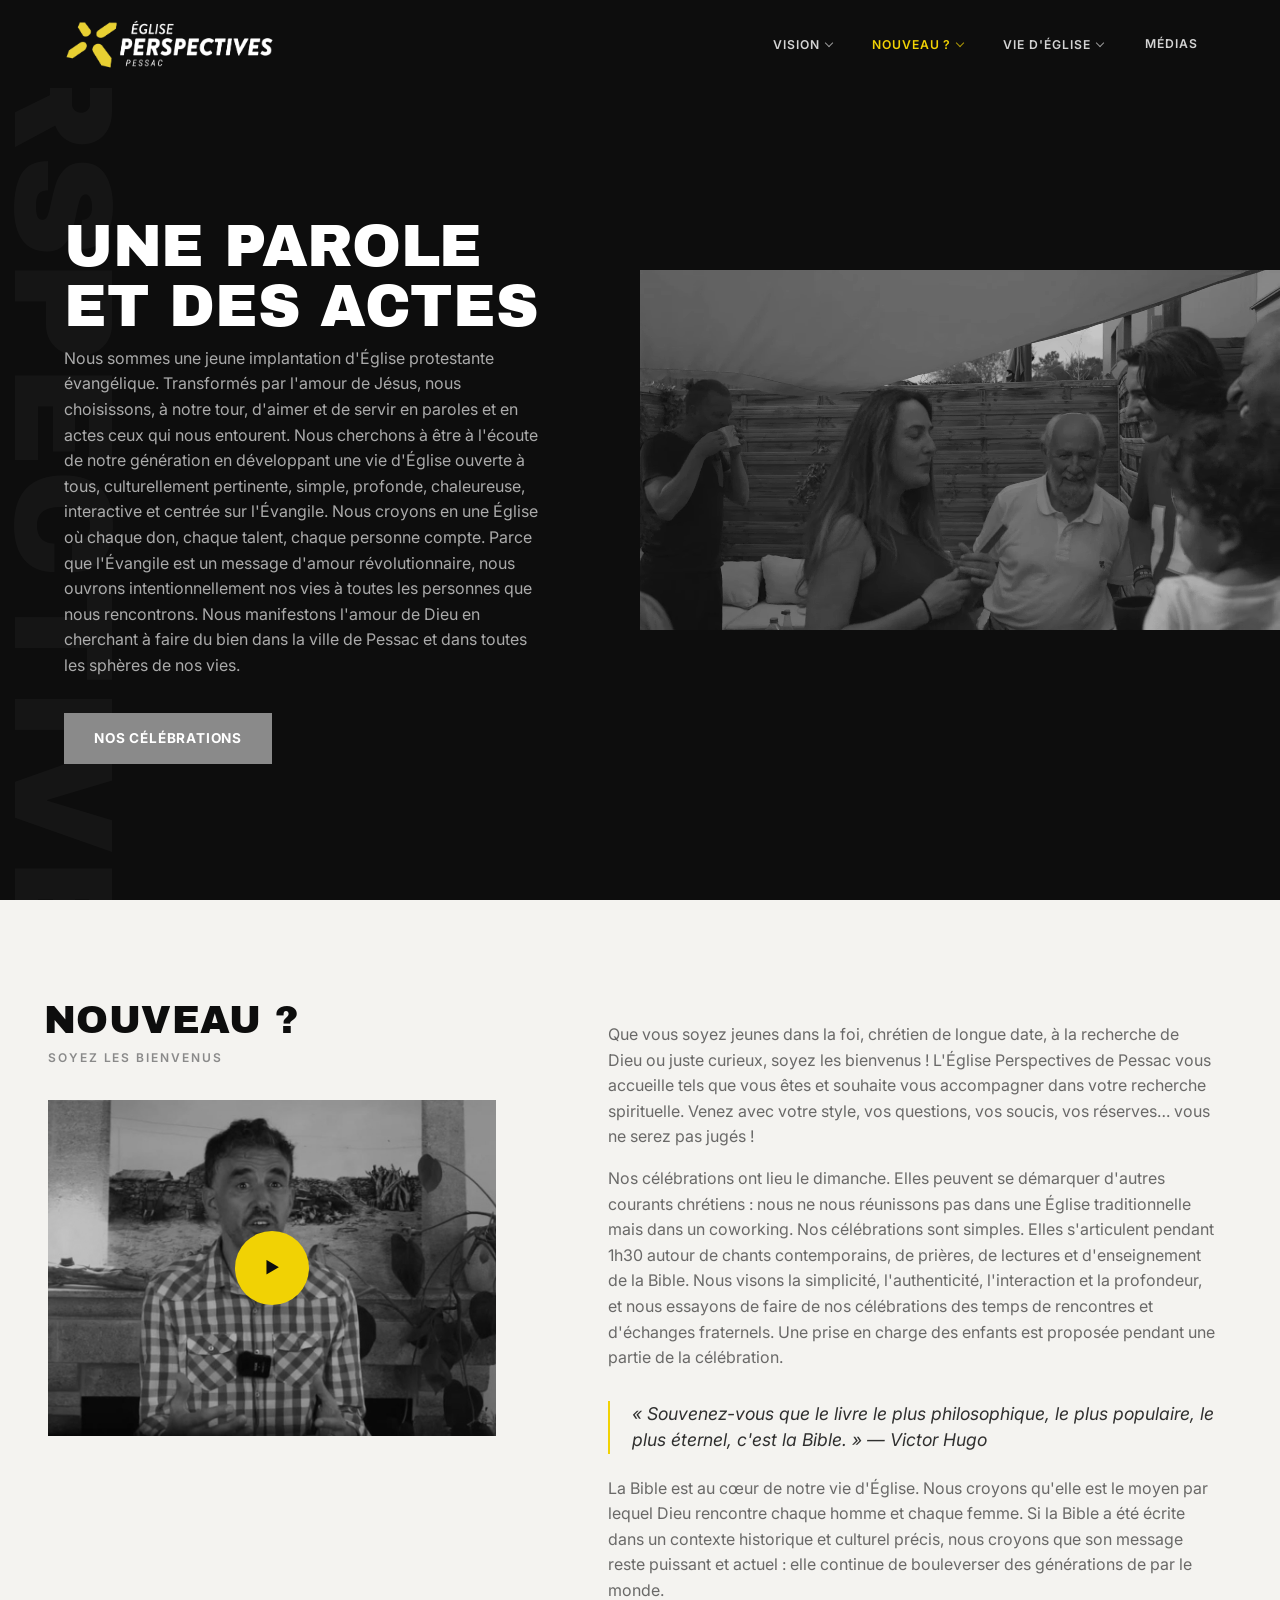
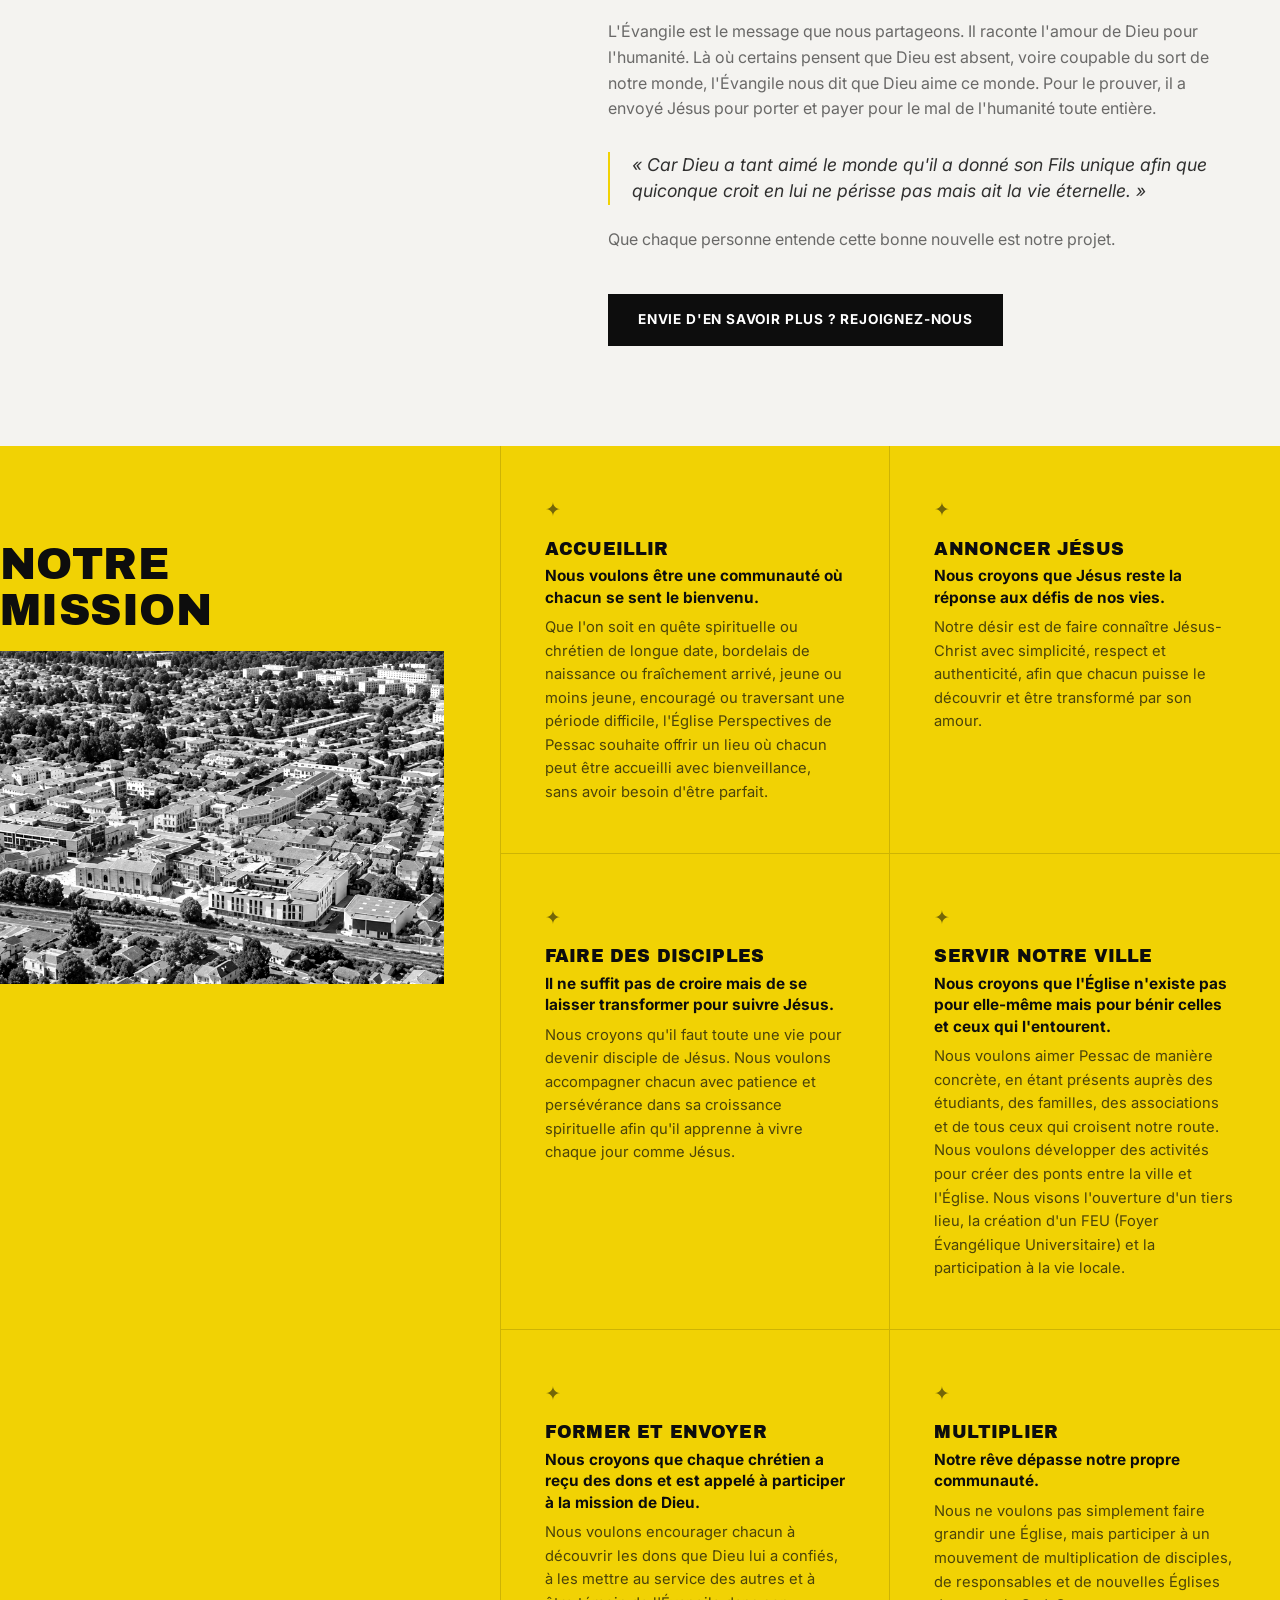
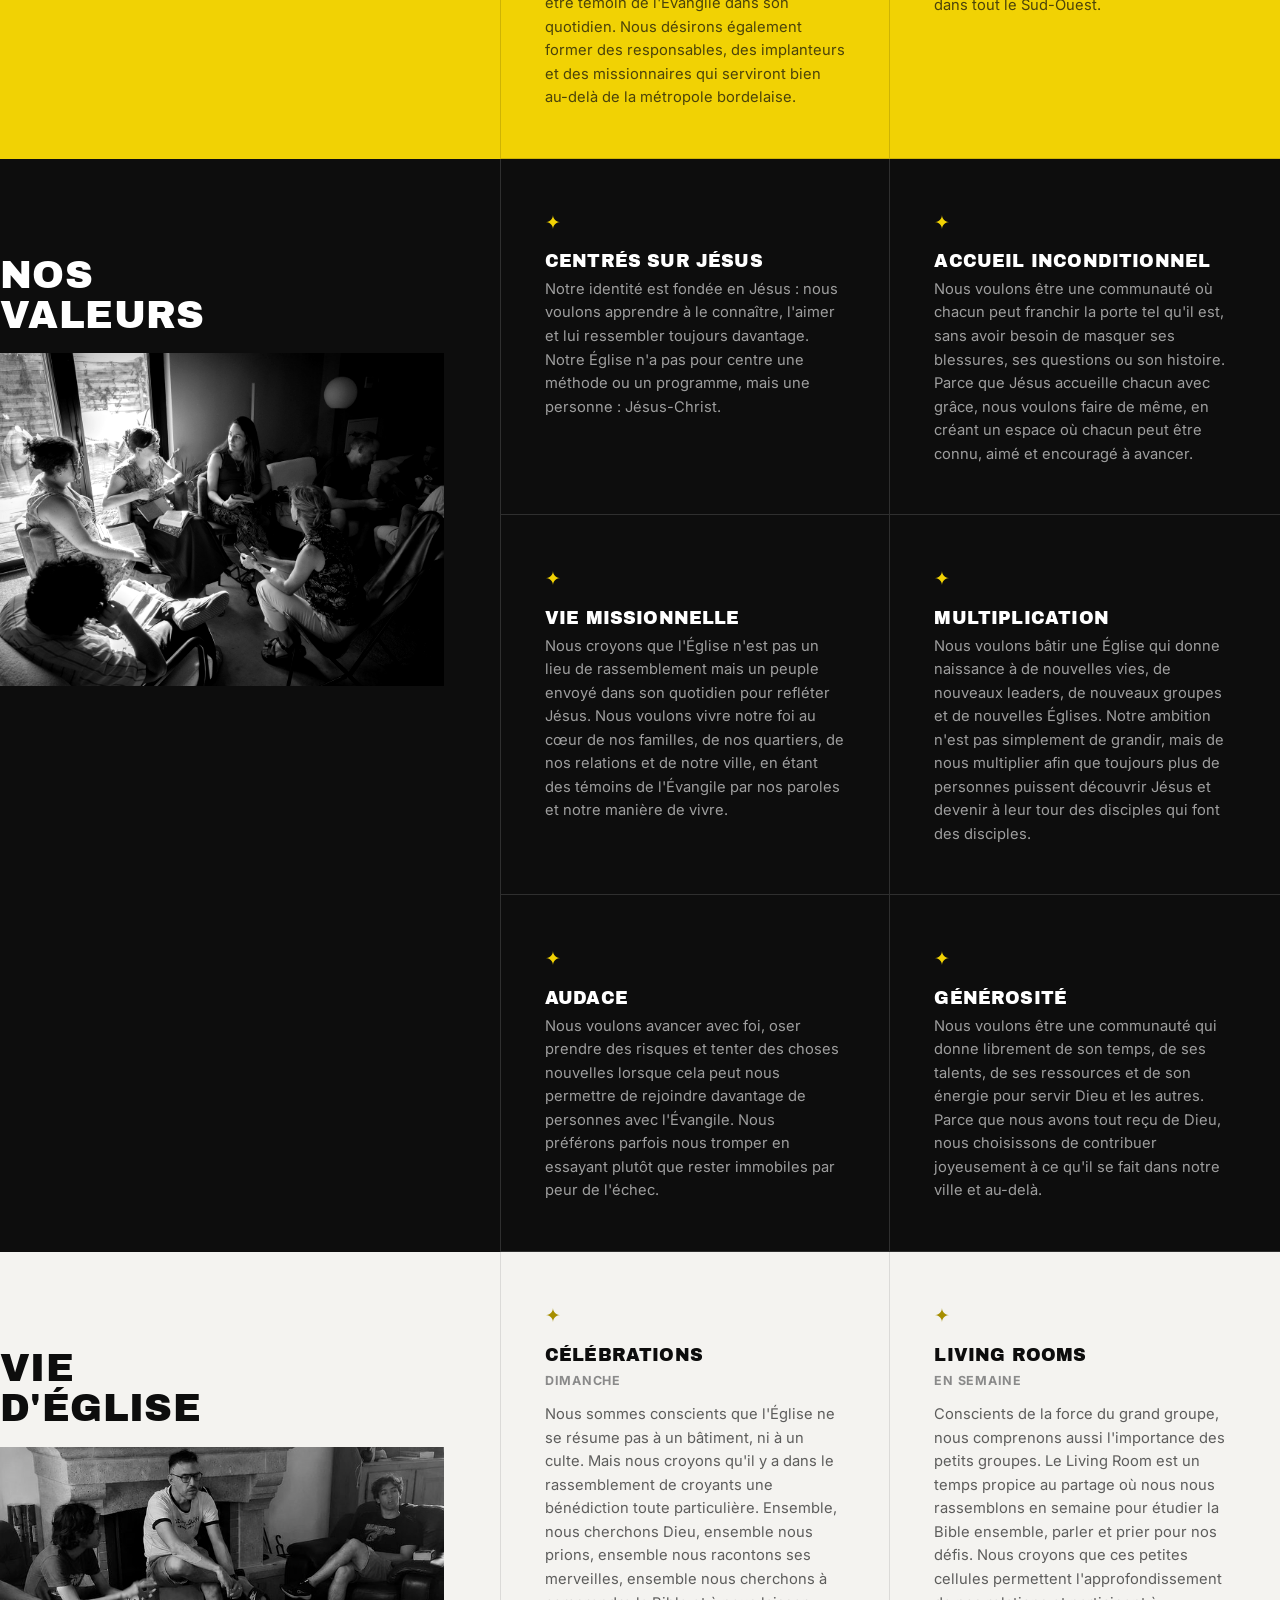
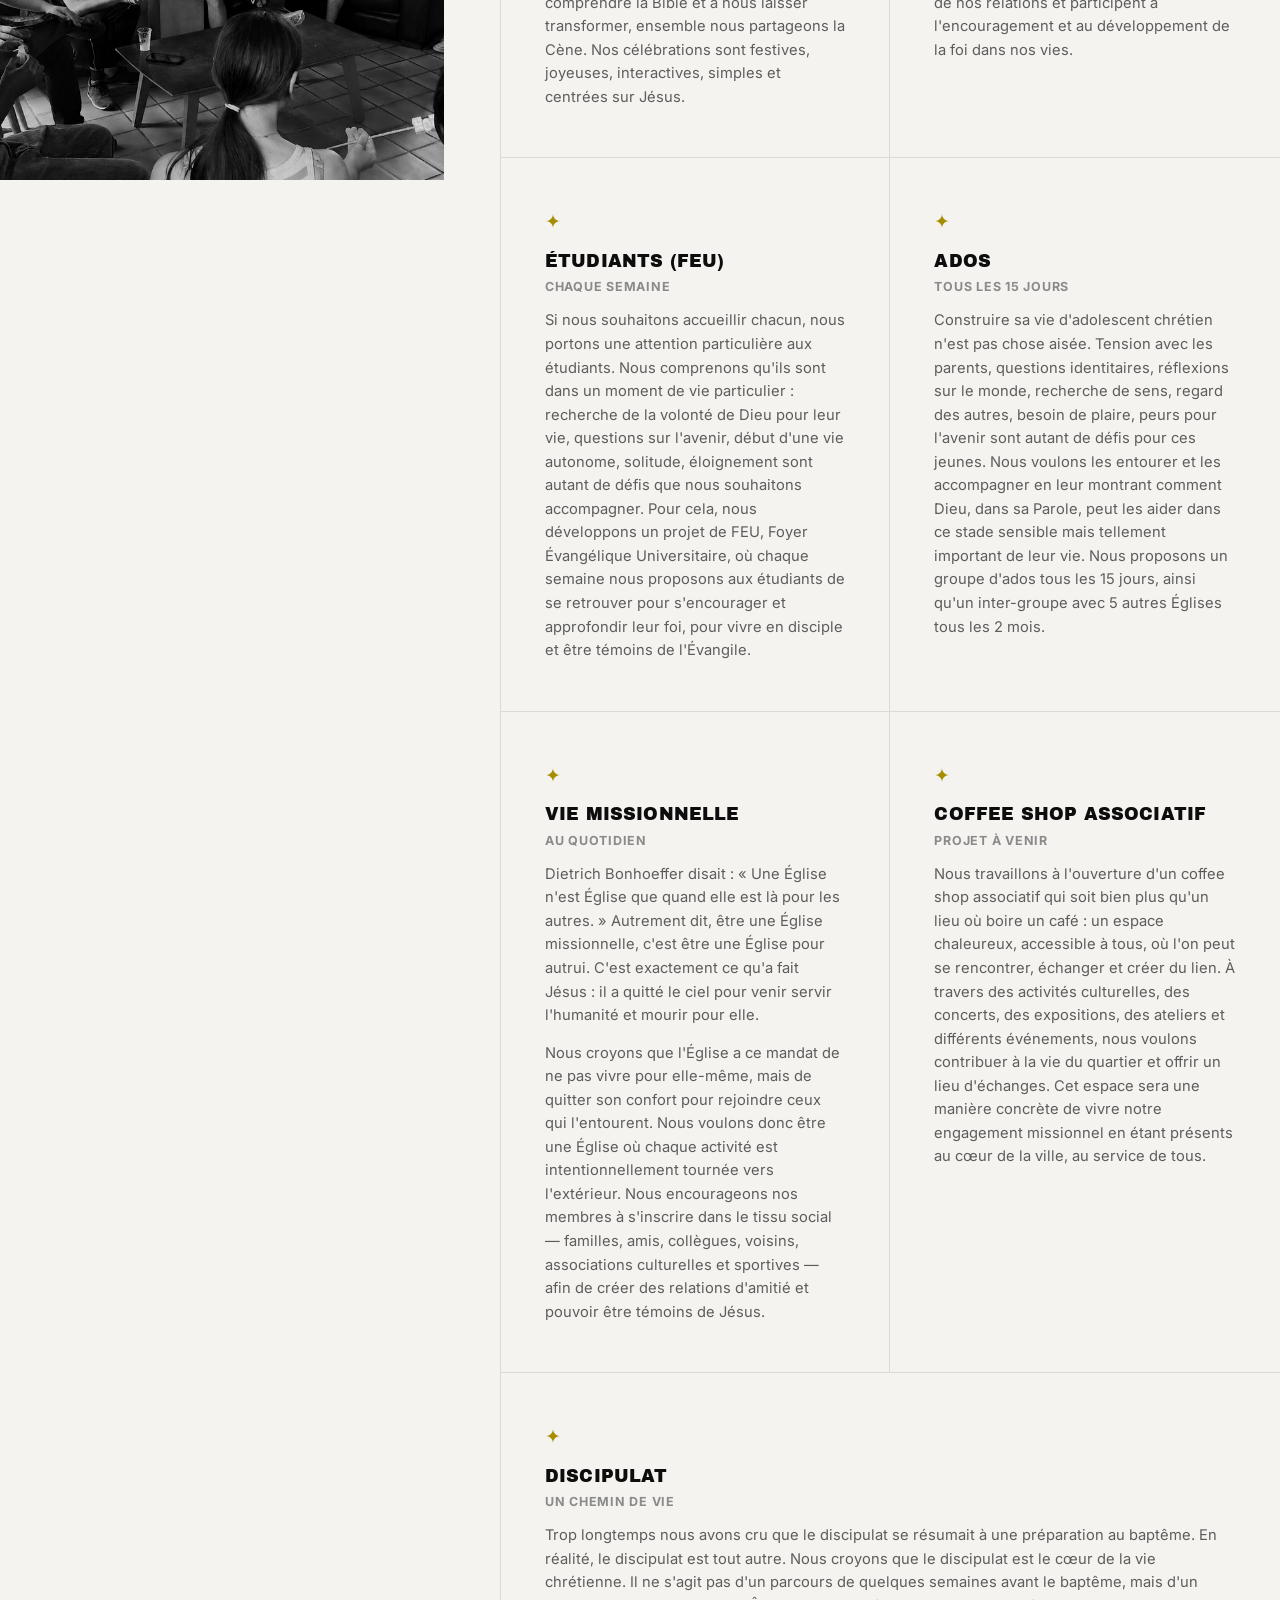
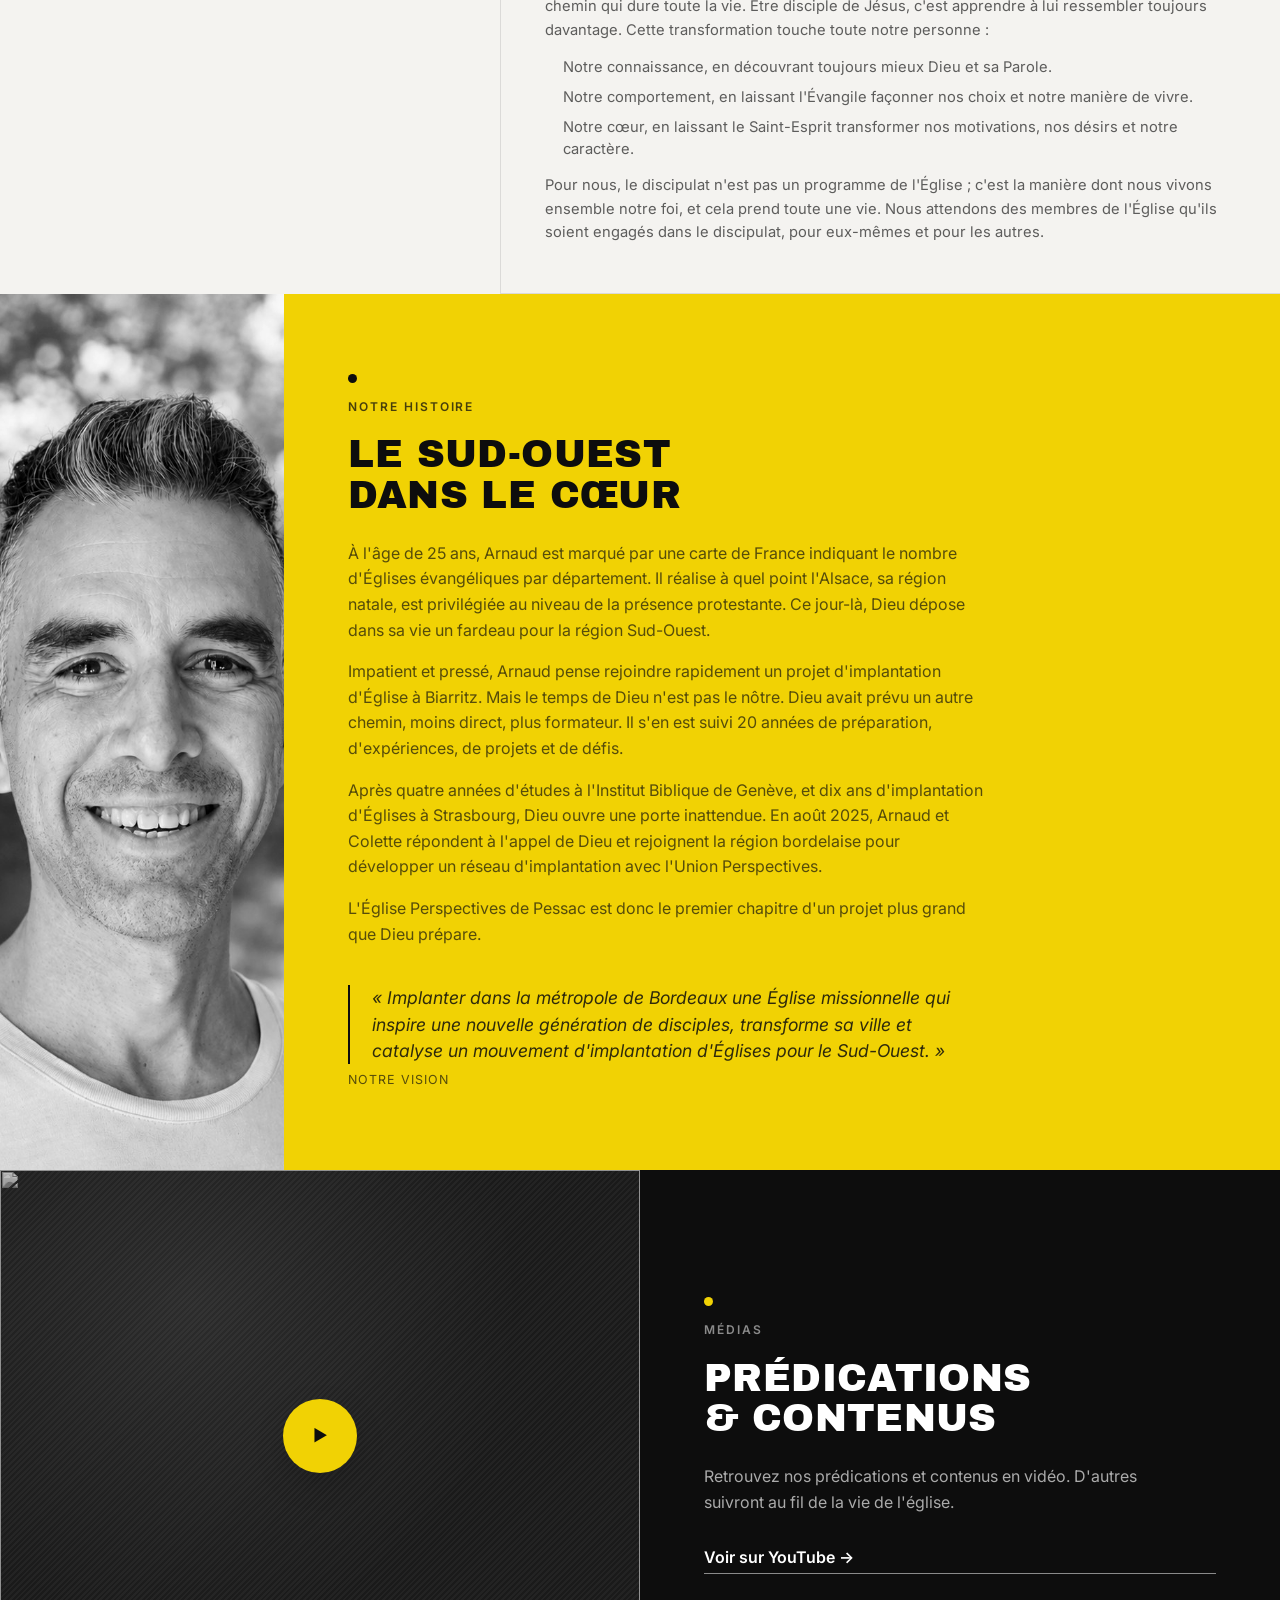
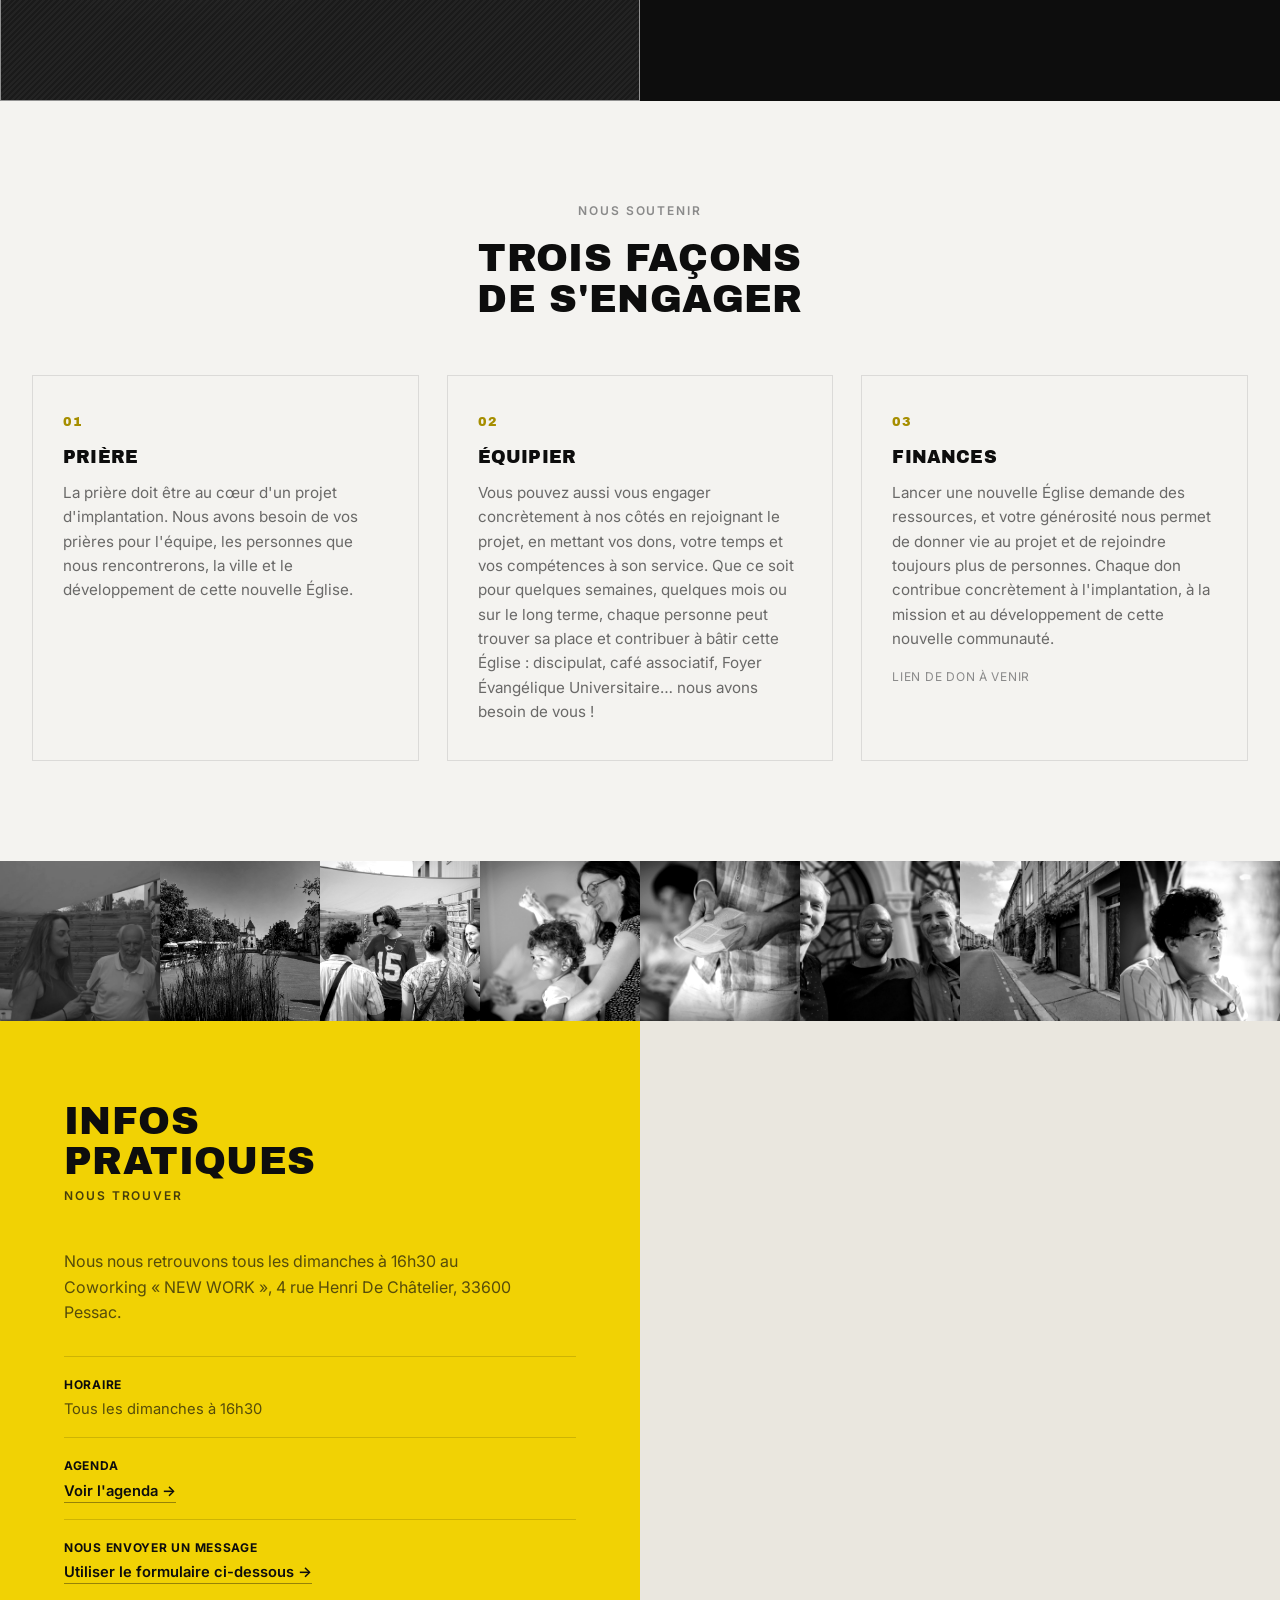
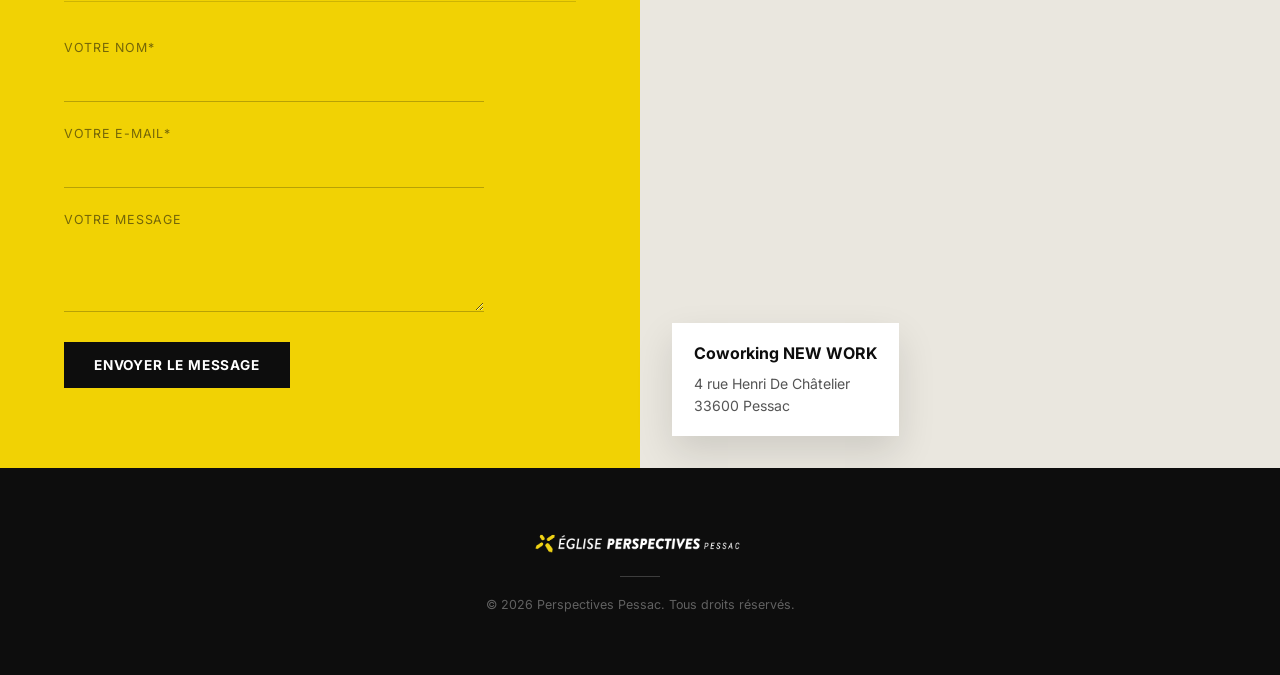
==== commit 203d0390: "Replace logo image with stacked version" ====
--- a/index.html
+++ b/index.html
@@ -14,7 +14,7 @@
 
 <header class="site-header">
   <div class="header-inner">
-    <img src="images/logo-perspectives-pessac.png" alt="Église Perspectives Pessac" class="header-logo" id="headerLogo">
+    <img src="images/logo-perspectives-pessac-stacked.png" alt="Église Perspectives Pessac" class="header-logo" id="headerLogo">
     <nav class="top-nav">
       <div class="nav-item">
         <button class="nav-trigger" aria-expanded="false">Vision</button>
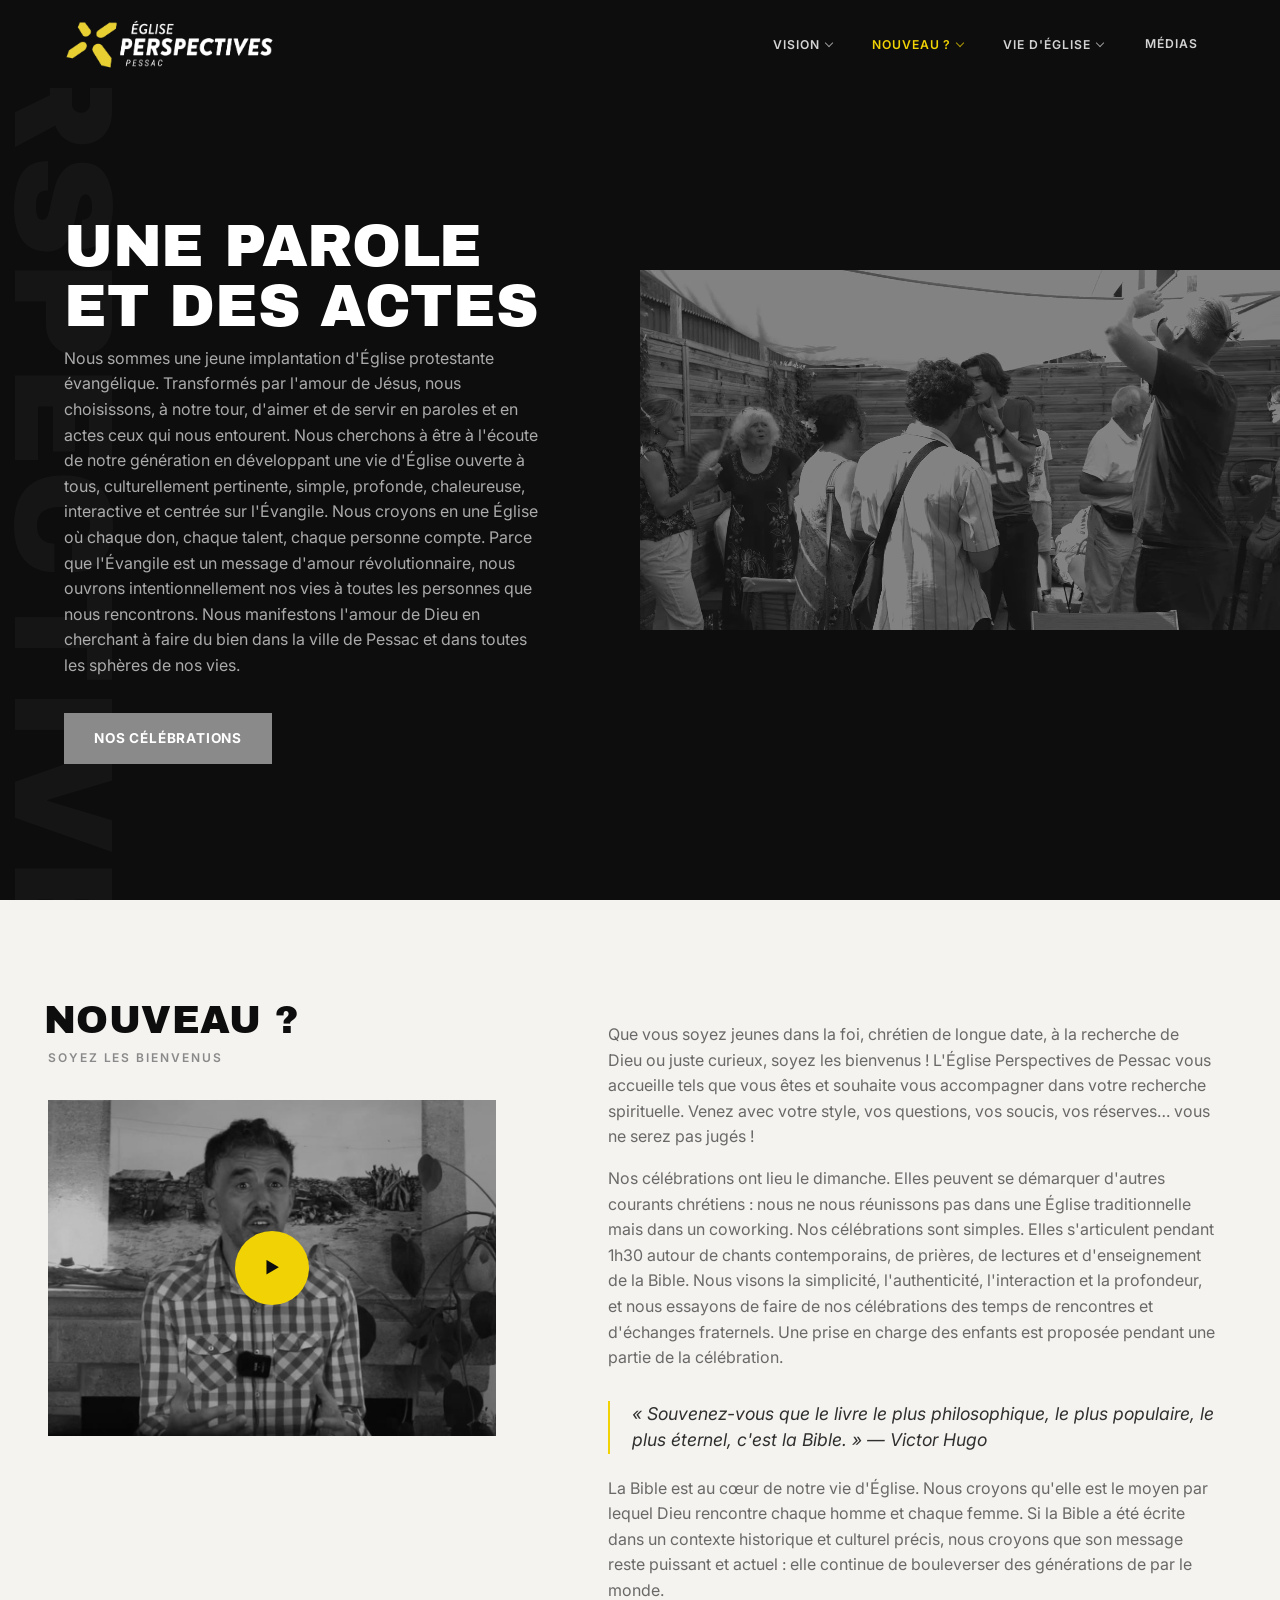
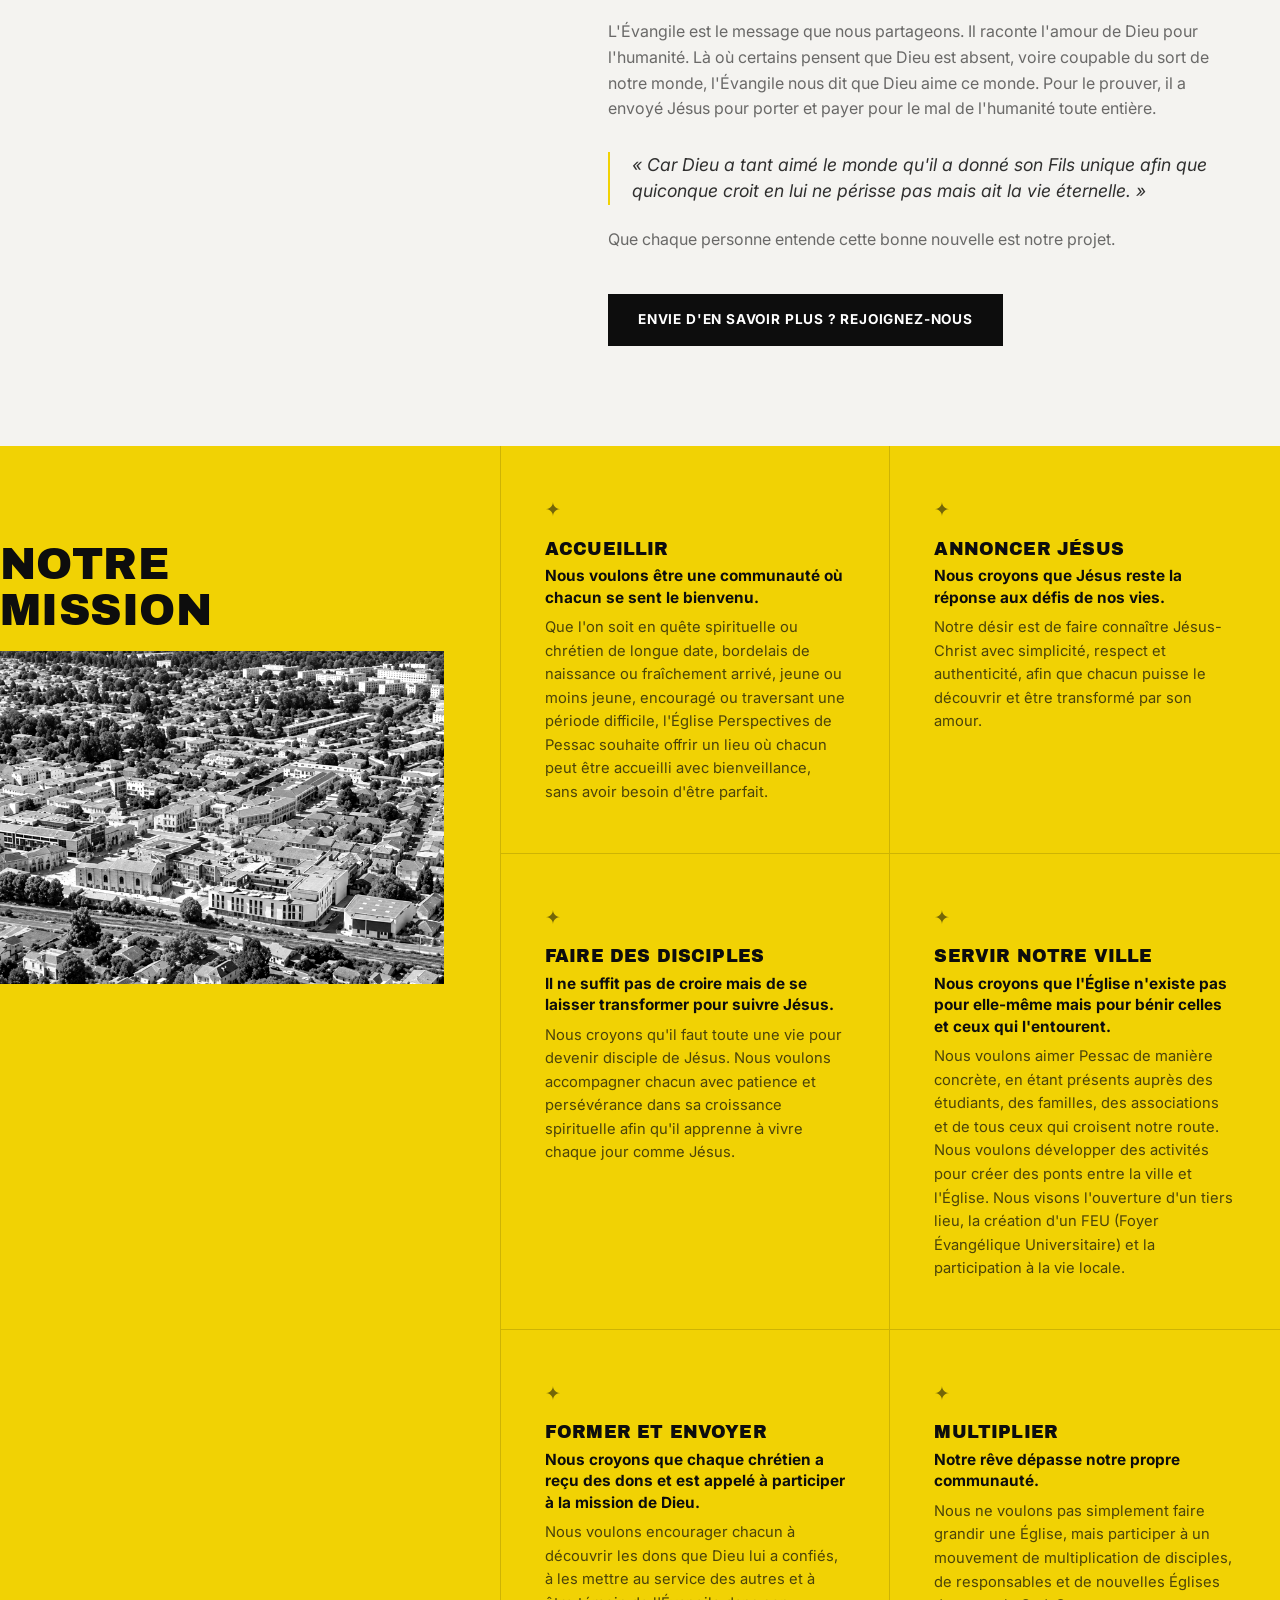
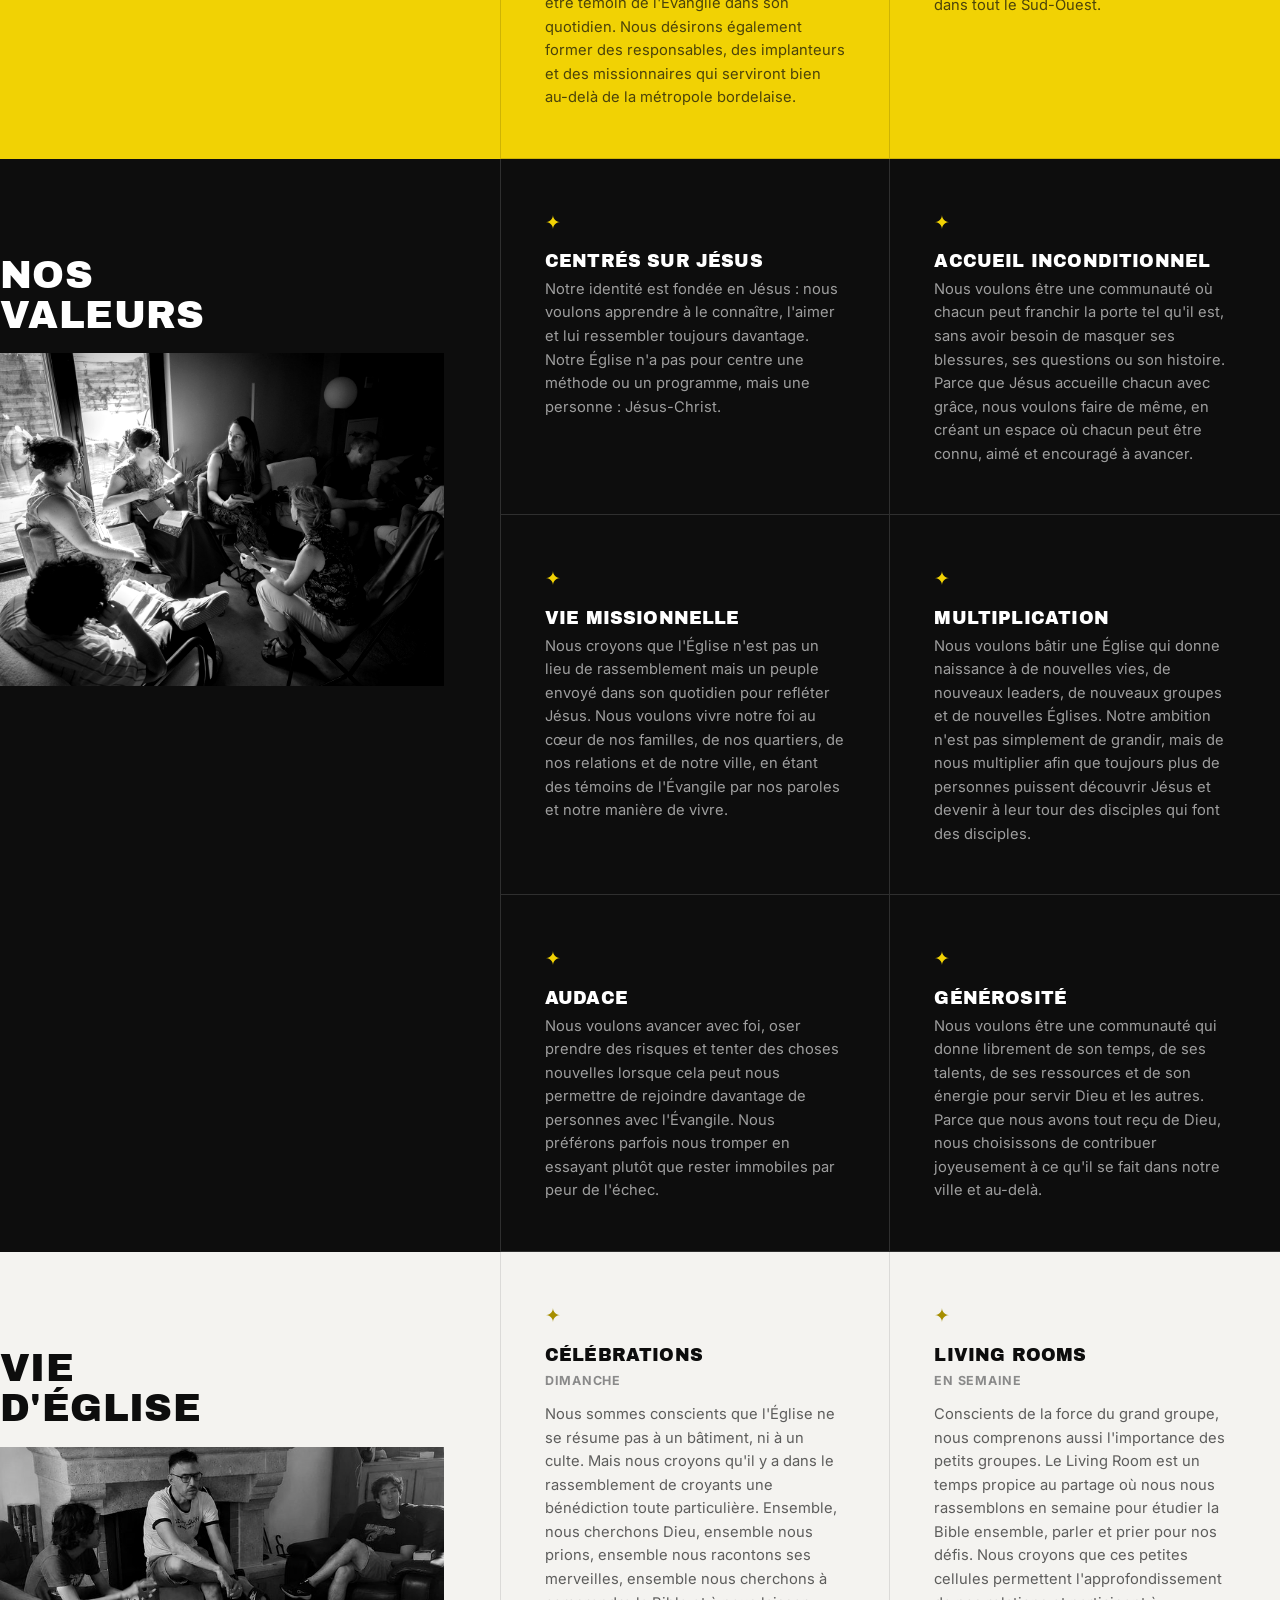
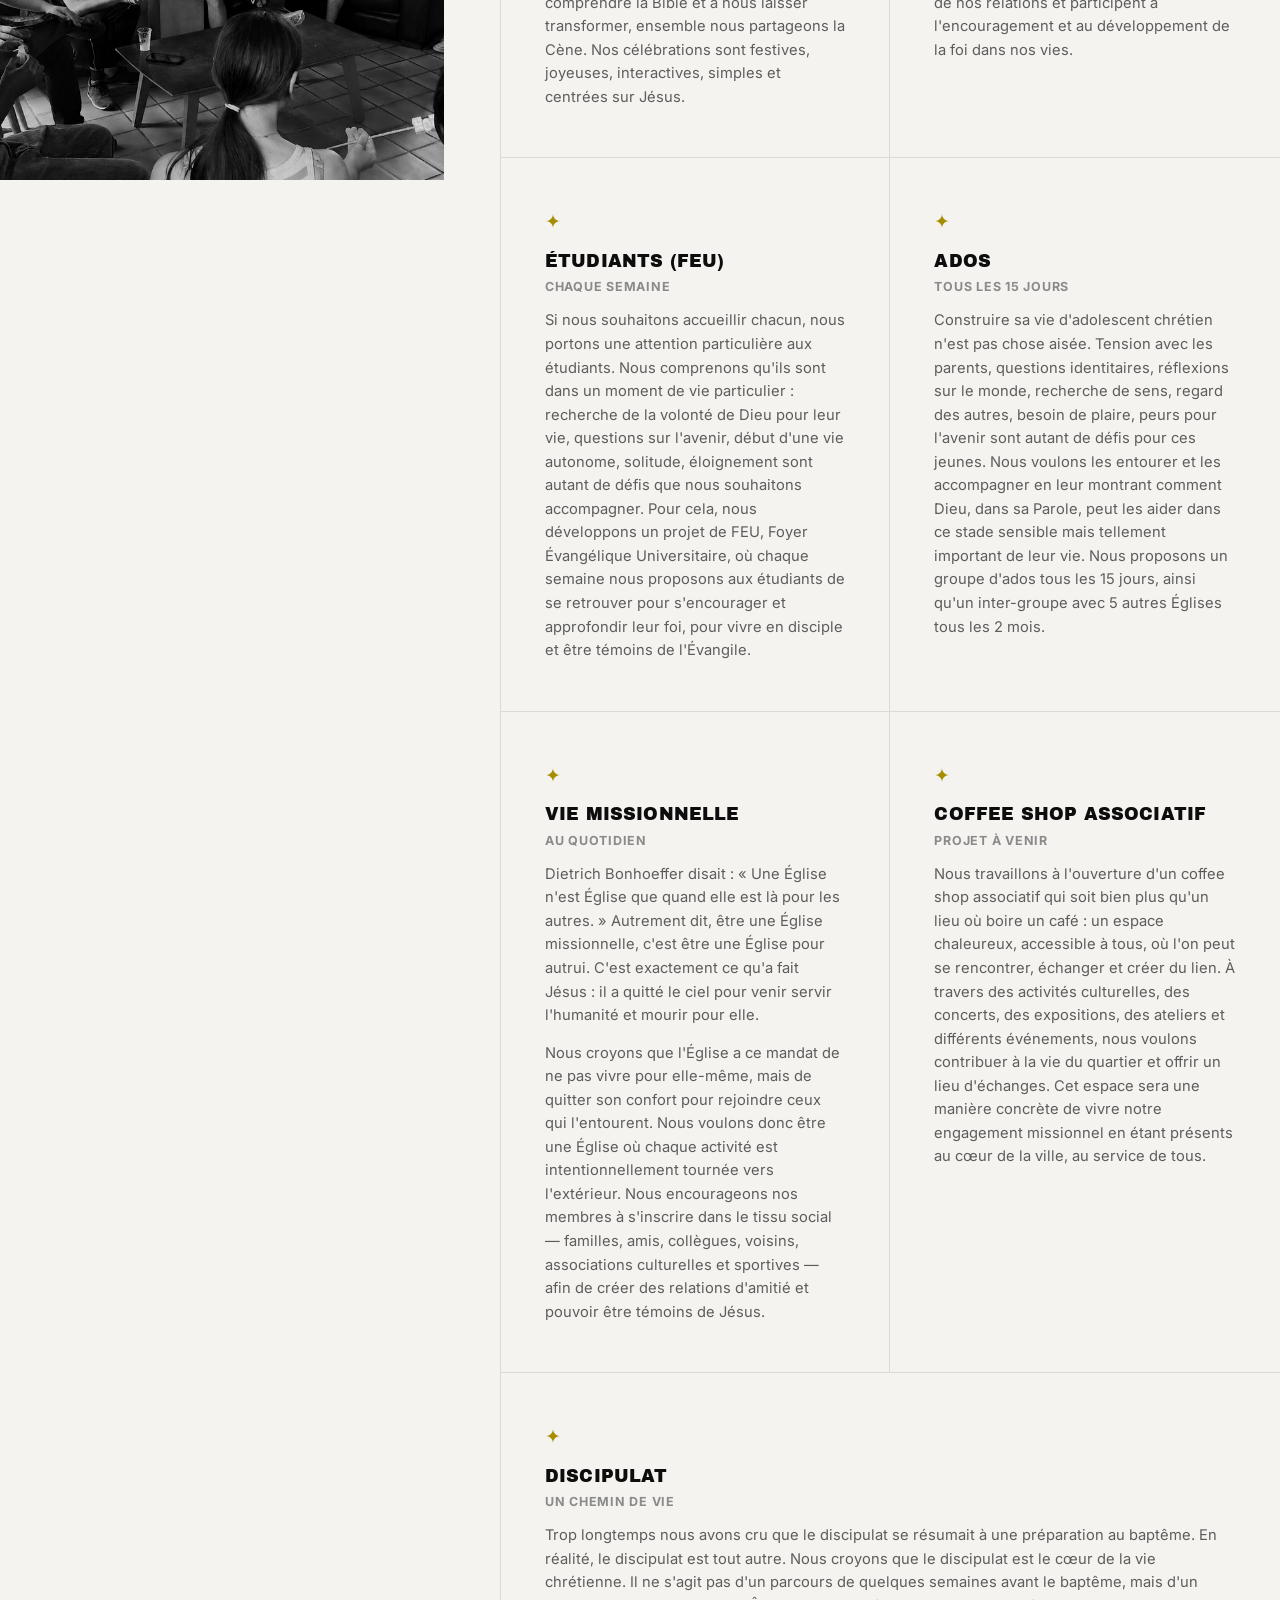
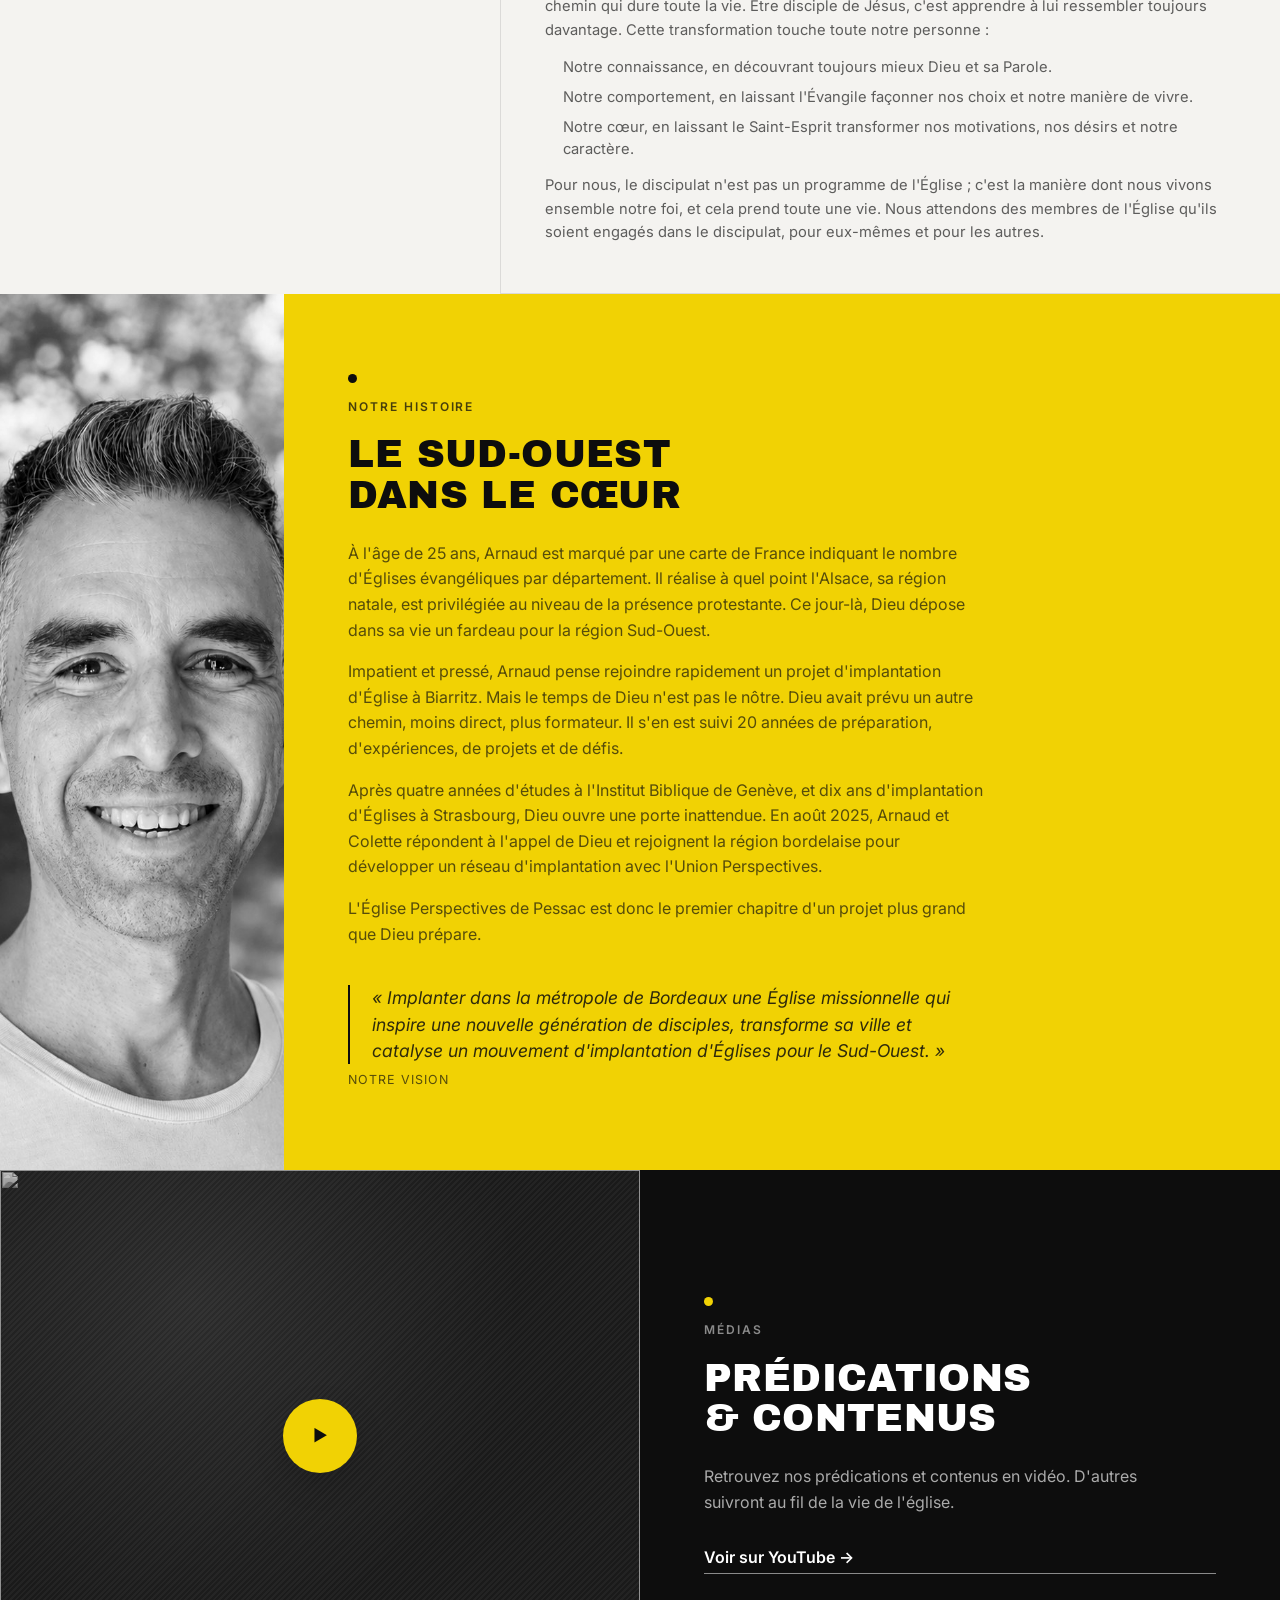
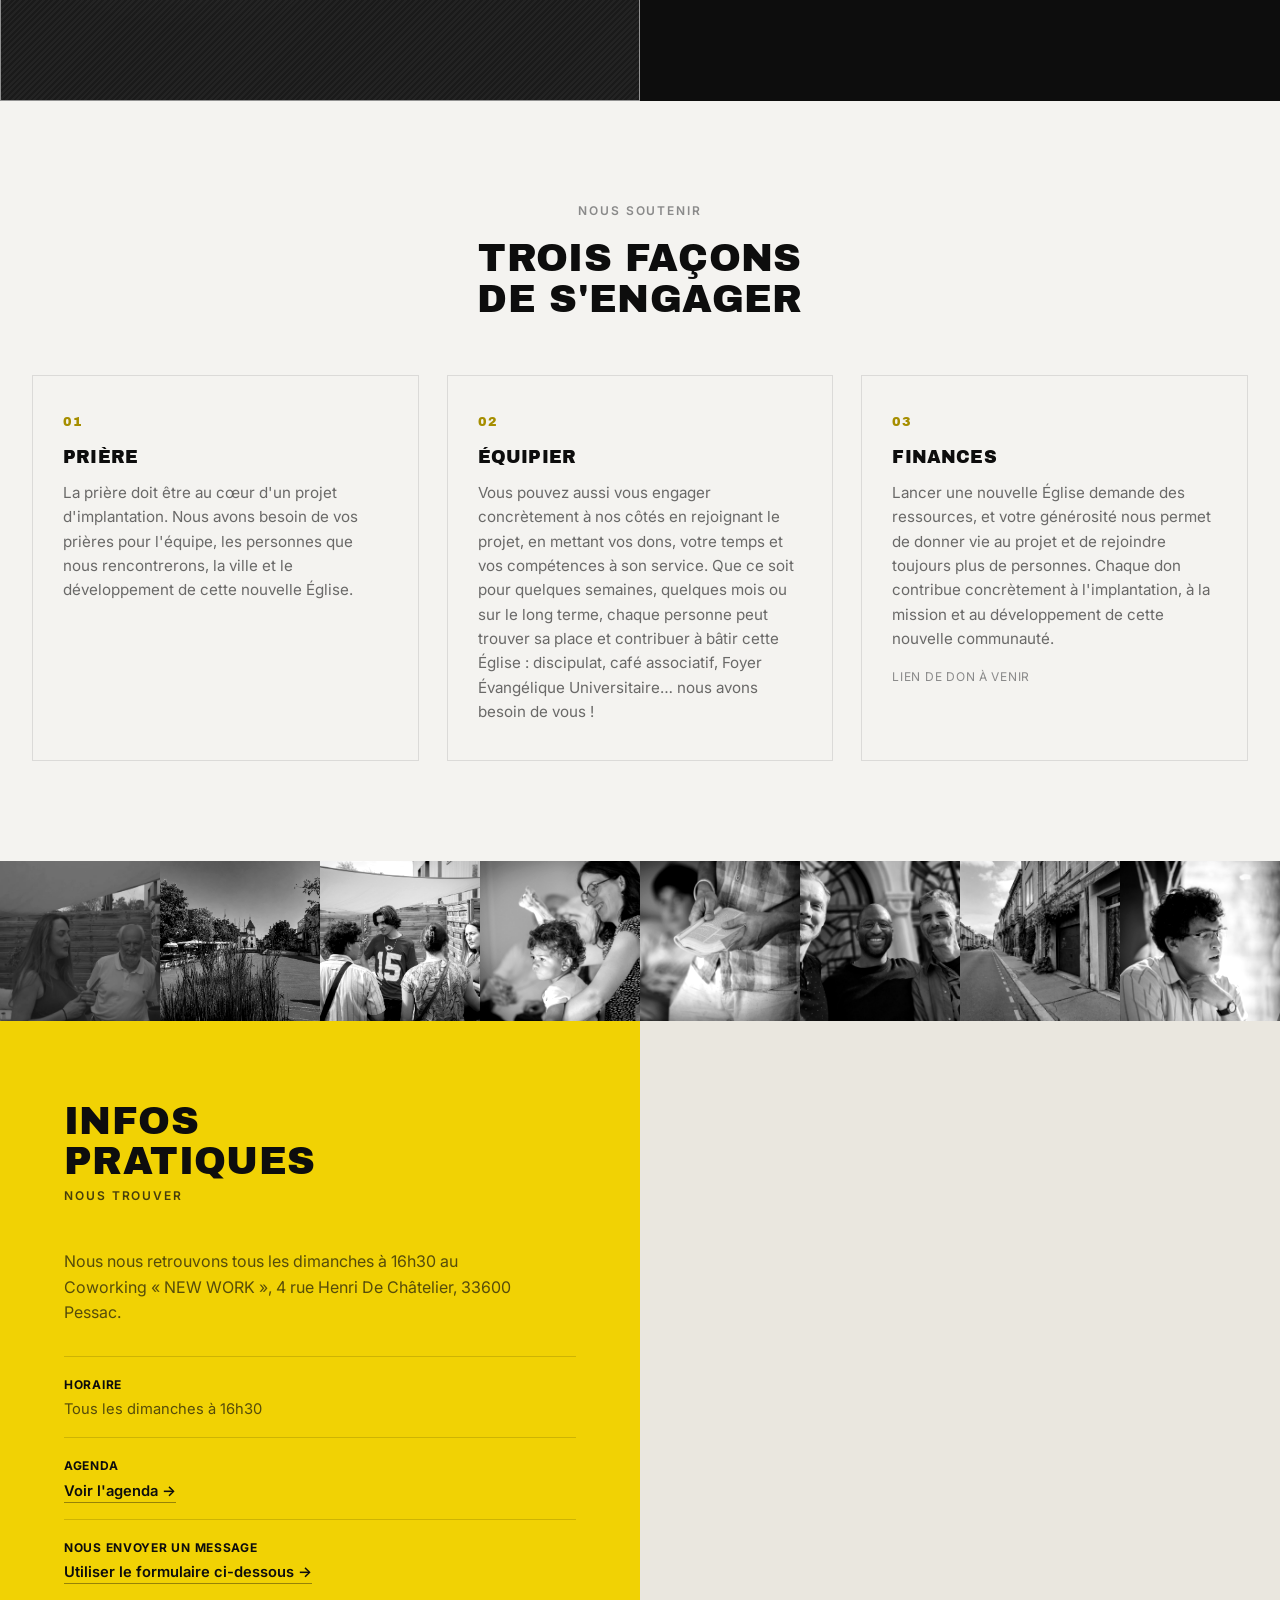
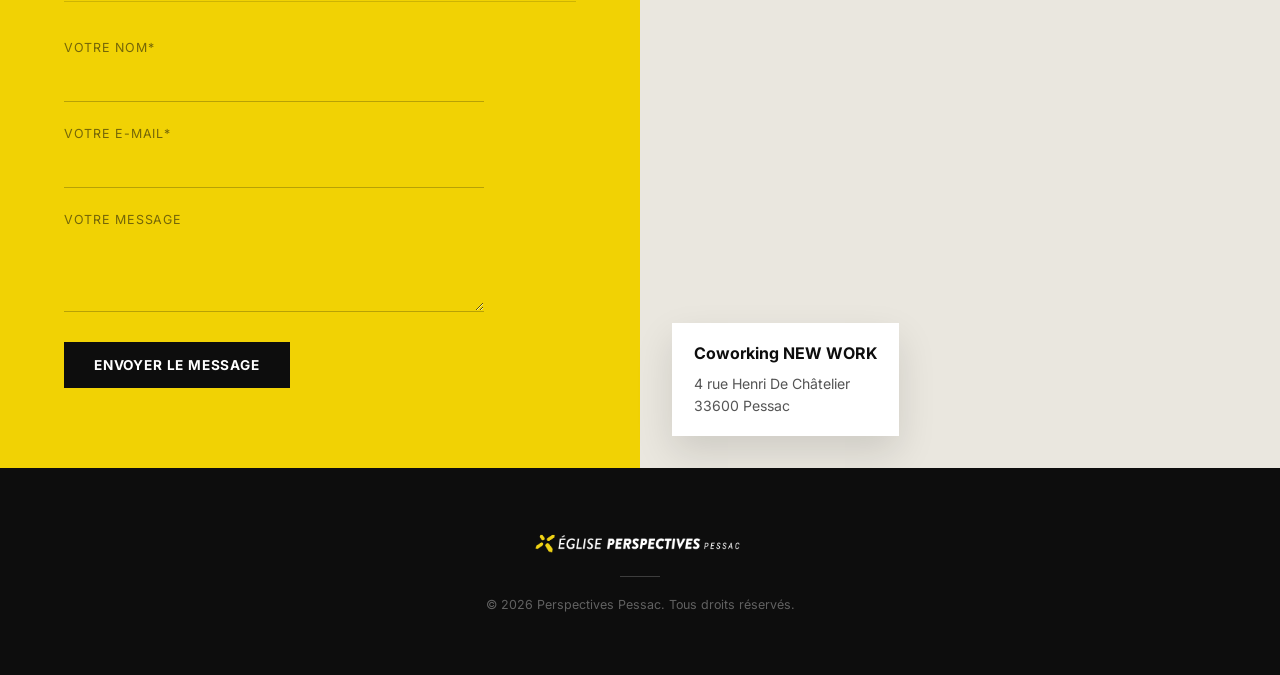
==== commit 941932ea: "Add files via upload" ====
--- a/index.html
+++ b/index.html
@@ -5,6 +5,10 @@
 <meta name="viewport" content="width=device-width, initial-scale=1.0">
 <title>Perspectives Pessac — Une Parole et des actes</title>
 <meta name="description" content="Église Perspectives de Pessac : notre histoire, la vie d'église, infos pratiques et contact.">
+<link rel="icon" href="favicon.ico" sizes="any">
+<link rel="icon" type="image/png" sizes="16x16" href="favicon-16.png">
+<link rel="icon" type="image/png" sizes="32x32" href="favicon-32.png">
+<link rel="apple-touch-icon" href="apple-touch-icon.png">
 <link rel="preconnect" href="https://fonts.googleapis.com">
 <link rel="preconnect" href="https://fonts.gstatic.com" crossorigin>
 <link href="https://fonts.googleapis.com/css2?family=Archivo+Black&family=Inter:wght@300;400;500;600;700&display=swap" rel="stylesheet">
